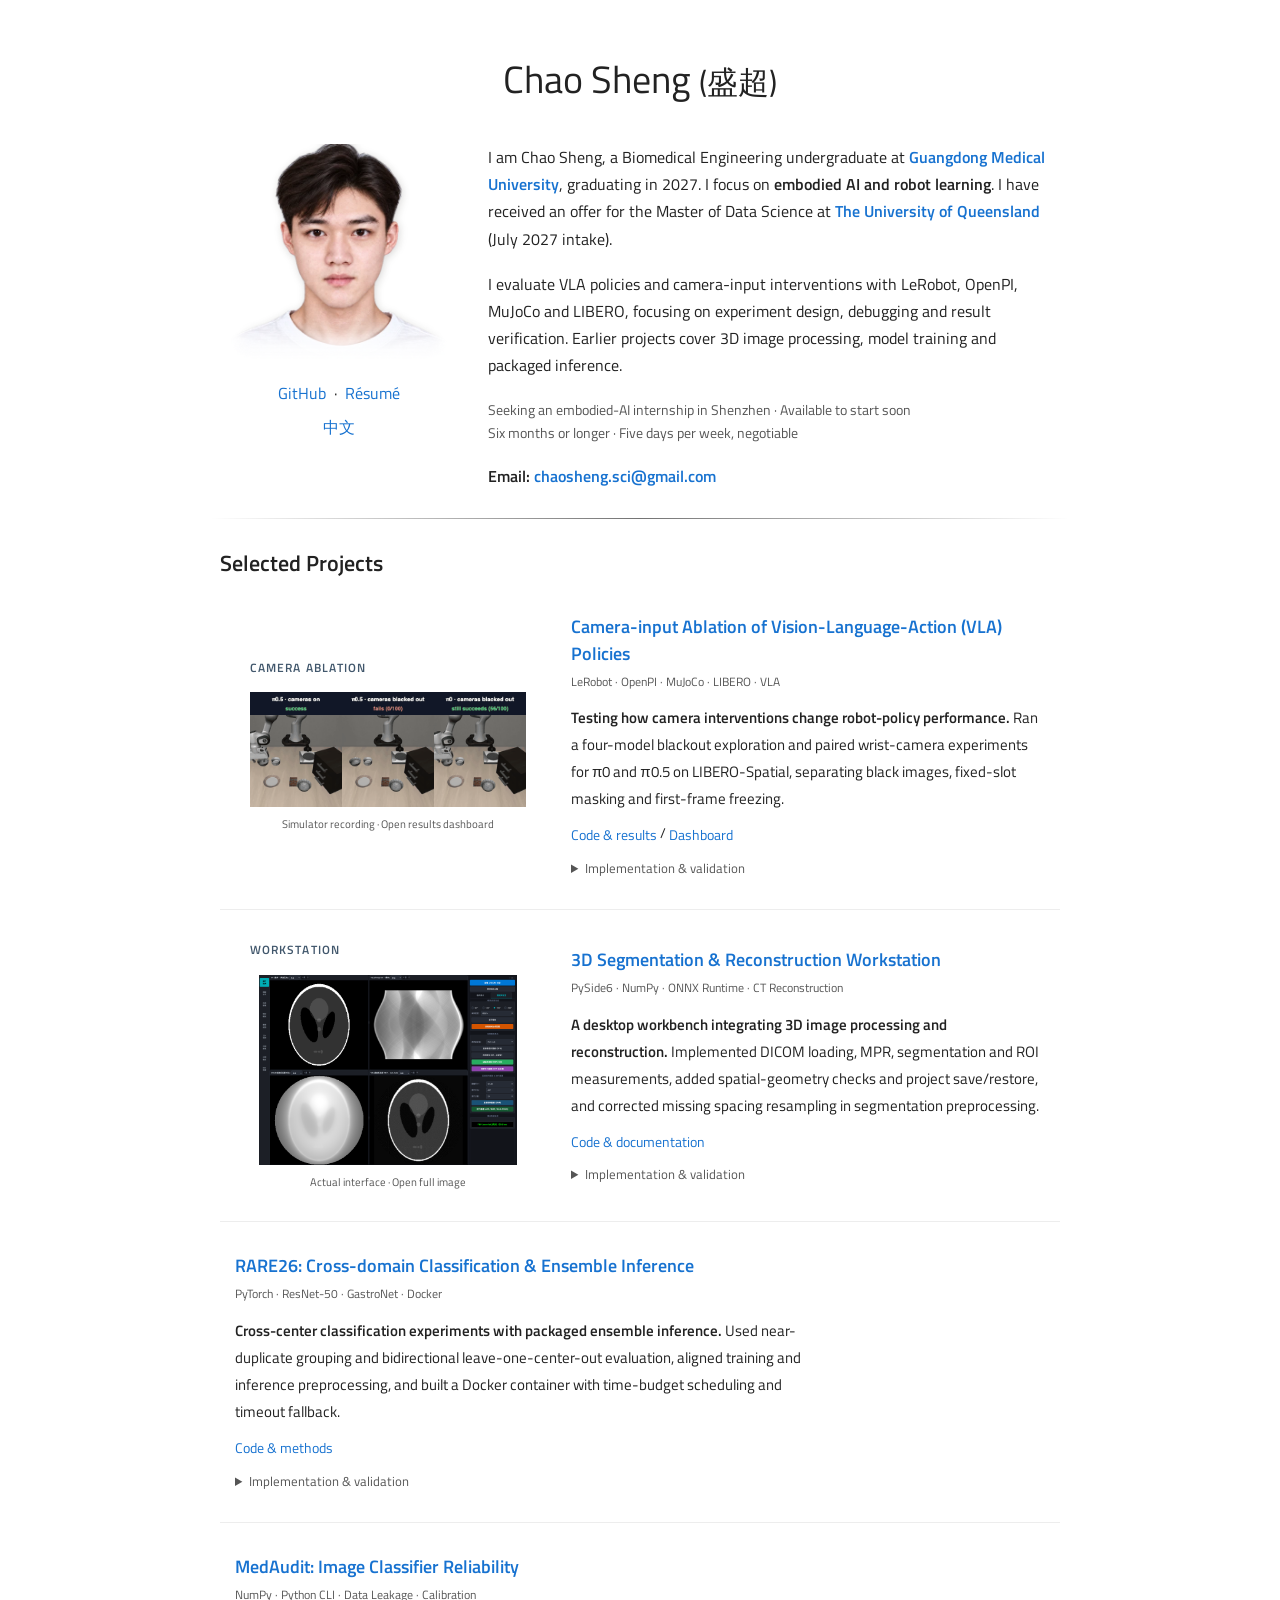
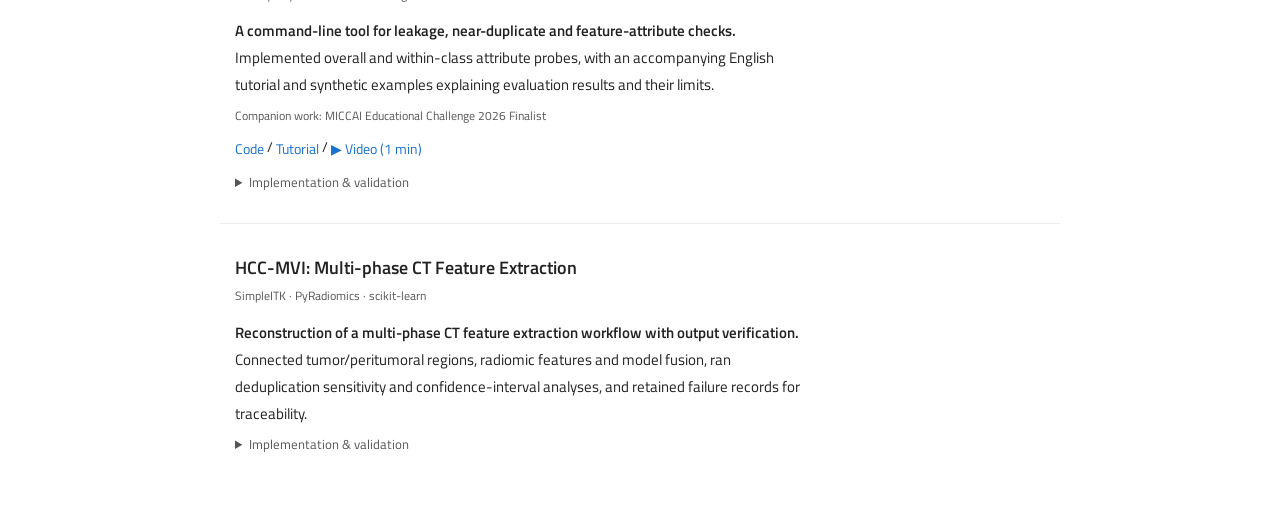
==== index.html @ 7a90e9ca "Align portfolio with embodied AI focus" ====
<!DOCTYPE html>
<html lang="en">
<head>
  <meta charset="UTF-8">
  <meta name="viewport" content="width=device-width, initial-scale=1.0">
  <meta name="description" content="Chao Sheng — embodied AI and robot learning. Projects in VLA policy evaluation, camera-input ablation, simulation and reproducible experiments.">
  <title>Chao Sheng | Embodied AI</title>
  <link rel="stylesheet" href="style.css?v=2026-10-14c">
  <link rel="icon" href="favicon.ico" sizes="16x16 32x32 48x48" />
  <link rel="apple-touch-icon" href="assets/apple-touch-icon.png" />
  <link rel="alternate" hreflang="en" href="index.html">
  <link rel="alternate" hreflang="zh-CN" href="index_cn.html">
</head>
<body>
  <a class="skip-link" href="#profile">Skip to main content</a>
  <main class="page-shell" id="profile" tabindex="-1">
    <h1 class="page-heading"><span lang="en">Chao Sheng</span> <span>(<span lang="zh-CN">盛超</span>)</span></h1>
    <table class="profile-table" role="presentation">
      <tr>
        <td class="profile-media" valign="top">
          <picture><source srcset="assets/portrait-cutout.webp" type="image/webp" /><img class="profile-photo" src="assets/portrait-cutout.png" alt="Portrait of Chao Sheng" width="480" height="480"></picture>
          <nav class="profile-links" aria-label="Personal links">
            <div><a href="https://github.com/chaoshengsc" target="_blank" rel="noopener noreferrer">GitHub</a> · <a href="assets/sheng-chao-resume.pdf" target="_blank" rel="noopener noreferrer">Résumé</a></div>
            <div><a href="index_cn.html" lang="zh-CN" hreflang="zh-CN">中文</a></div>
          </nav>
        </td>
        <td class="profile-copy" valign="top">
          <p>I am Chao Sheng, a Biomedical Engineering undergraduate at <strong><a href="https://www.gdmu.edu.cn/" target="_blank" rel="noopener noreferrer">Guangdong Medical University</a></strong>, graduating in 2027. I focus on <strong>embodied AI and robot learning</strong>. I have received an offer for the Master of Data Science at <strong><a href="https://www.uq.edu.au/" target="_blank" rel="noopener noreferrer">The University of Queensland</a></strong> (July 2027 intake).</p>
          <p>I evaluate VLA policies and camera-input interventions with LeRobot, OpenPI, MuJoCo and LIBERO, focusing on experiment design, debugging and result verification. Earlier projects cover 3D image processing, model training and packaged inference.</p>
          <p class="availability">Seeking an embodied-AI internship in Shenzhen · Available to start soon<br>Six months or longer · Five days per week, negotiable</p>
          <p class="contact" id="contact"><strong>Email: </strong><strong><a href="mailto:chaosheng.sci@gmail.com" title="Send email to chaosheng.sci@gmail.com">chaosheng.sci@gmail.com</a></strong></p>
        </td>
      </tr>
    </table>
    <hr>
    <section class="content-section projects-section" id="research" aria-labelledby="research-title">
      <h2 id="research-title">Selected Projects</h2>

      <article class="project-entry">
        <div class="project-media"><figure class="project-overview"><figcaption class="overview-label">CAMERA ABLATION</figcaption><a class="overview-screen" href="https://chaoshengsc.github.io/libero-camera-ablation/dashboard/?lang=en" target="_blank" rel="noopener noreferrer"><img src="assets/libero-blackout.gif" alt="Three runs of the same LIBERO task: pi0.5 with normal cameras succeeds, pi0.5 with blacked-out cameras fails, pi0 with blacked-out cameras still succeeds" width="720" height="300" loading="lazy" /></a></figure><p class="media-caption">Simulator recording · Open results dashboard</p></div>
        <div class="project-copy">
          <h3 class="repo-title"><a href="https://github.com/chaoshengsc/libero-camera-ablation" target="_blank" rel="noopener noreferrer">Camera-input Ablation of Vision-Language-Action (VLA) Policies</a></h3>
          <p class="repo-tech">LeRobot · OpenPI · MuJoCo · LIBERO · VLA</p>
          <p class="project-abstract"><strong>Testing how camera interventions change robot-policy performance.</strong> Ran a four-model blackout exploration and paired wrist-camera experiments for π0 and π0.5 on LIBERO-Spatial, separating black images, fixed-slot masking and first-frame freezing.</p>

          <p class="repo-links"><a href="https://github.com/chaoshengsc/libero-camera-ablation" target="_blank" rel="noopener noreferrer">Code &amp; results</a> / <a href="https://chaoshengsc.github.io/libero-camera-ablation/dashboard/?lang=en" target="_blank" rel="noopener noreferrer">Dashboard</a></p>
          <details class="project-details"><summary>Implementation &amp; validation</summary><div class="detail-body"><p><strong>Wrist masking for π0.5 v044: 98.4% → 4.6%.</strong> Normal input, wrist masking and wrist first-frame freezing each used 500 episodes (10 tasks × 50 initial states), with 492, 23 and 0 successes. Masking minus normal was −93.8 percentage points, with a paired 95% interval of [−96.0, −91.6]. The corresponding π0 v044 rates were 72.0%, 71.2% and 72.8%. The main view kept updating.</p>
          <p>Found that missing camera keys in LeRobot could shift later images into earlier slots. My work was identifying the issue, defining the fix scope, reviewing changes and submitting a repair PR covering six policies. Pre-submission regression tests changed from 21 failures / 6 passes on the old implementation to 27/27 passes after the fix; <a href="https://github.com/huggingface/lerobot/pull/5129" target="_blank" rel="noopener noreferrer">PR #5129</a> is not yet merged.</p>
          <p>Added an official π0/OpenPI comparison on 100 matched initial-state indices: official π0 scored 93/100 normally and 0/100 under blackout; LeRobot π0 v044 scored 65/100 normally and 53–56/100 in five blackout repeats. State-freezing controls support sensitivity to state updates; selected fixed-action replay succeeded on 262/400 selection-excluded states. Episode records, analysis tables, protocol audits and CI recomputation are archived in the <a href="https://github.com/chaoshengsc/libero-camera-ablation/blob/v1.5.3/docs/FREEZE.md" target="_blank" rel="noopener noreferrer">v1.5.3 evidence freeze</a>.</p>
          <p class="repo-meta">Results are checkpoint- and protocol-specific, not a uniform model ranking. The five π0 blackout repeats reuse the same 100 initial states. Official and LeRobot comparisons change both weights and pipelines, so differences cannot be uniquely attributed to conversion or training. First-frame freezing also disrupts image–state synchronization; replay success does not identify the policy’s internal mechanism. The separate fine-tuning project is outside this freeze.</p></div></details>
        </div>
      </article>

      <article class="project-entry">
        <div class="project-media"><figure class="project-overview"><figcaption class="overview-label">WORKSTATION</figcaption><a class="overview-screen" href="assets/reconstruction.png" target="_blank" rel="noopener noreferrer"><img src="assets/reconstruction.png" alt="CT reconstruction interface with a synthetic Shepp–Logan phantom" width="1680" height="1236" loading="lazy" /></a></figure><p class="media-caption">Actual interface · Open full image</p></div>
        <div class="project-copy">
          <h3 class="repo-title"><a href="https://github.com/chaoshengsc/medical-imaging-workstation" target="_blank" rel="noopener noreferrer">3D Segmentation &amp; Reconstruction Workstation</a></h3>
          <p class="repo-tech">PySide6 · NumPy · ONNX Runtime · CT Reconstruction</p>
          <p class="project-abstract"><strong>A desktop workbench integrating 3D image processing and reconstruction.</strong> Implemented DICOM loading, MPR, segmentation and ROI measurements, added spatial-geometry checks and project save/restore, and corrected missing spacing resampling in segmentation preprocessing.</p>

          <p class="repo-links"><a href="https://github.com/chaoshengsc/medical-imaging-workstation" target="_blank" rel="noopener noreferrer">Code &amp; documentation</a></p>
          <details class="project-details"><summary>Implementation &amp; validation</summary><div class="detail-body"><p><strong>An interactive workbench for 3D processing and reconstruction experiments.</strong> Supports DICOM loading, three-plane MPR, multi-organ segmentation, ROI measurements and project save/restore. Checks series identity and spatial geometry to prevent misplaced masks and stale cache reuse.</p>
          <p>Implemented direct Fourier and several iterative CT reconstruction methods, with residual U-Net experiments for sparse-view reconstruction. Correcting missing spacing resampling improved mean Dice from 0.684 to 0.840 in a historical paired comparison of 20 cases from the same public data source.</p>
          <p class="repo-meta">The Dice comparison and the reconstruction screenshot are separate experiments. These results are not independent clinical validation. The software is for education and research.</p></div></details>
        </div>
      </article>

      <article class="project-entry project-entry-text">
        <div class="project-copy">
          <h3 class="repo-title"><a href="https://github.com/chaoshengsc/rare26-barrett-detection" target="_blank" rel="noopener noreferrer">RARE26: Cross-domain Classification &amp; Ensemble Inference</a></h3>
          <p class="repo-tech">PyTorch · ResNet-50 · GastroNet · Docker</p>
          <p class="project-abstract"><strong>Cross-center classification experiments with packaged ensemble inference.</strong> Used near-duplicate grouping and bidirectional leave-one-center-out evaluation, aligned training and inference preprocessing, and built a Docker container with time-budget scheduling and timeout fallback.</p>

          <p class="repo-links"><a href="https://github.com/chaoshengsc/rare26-barrett-detection" target="_blank" rel="noopener noreferrer">Code &amp; methods</a></p>
          <details class="project-details"><summary>Implementation &amp; validation</summary><div class="detail-body"><p><strong>A competition project for endoscopic classification with few positive samples.</strong> The task objective is precision at 90% recall. Uses GastroNet-pretrained ResNet-50, class sampling, EMA, near-duplicate grouping and bidirectional leave-one-center-out evaluation.</p>
          <p>Aligned training and inference preprocessing, averaged probabilities from 12 random-seed models and applied horizontal-flip augmentation. Packaged inference in Docker with time-budget scheduling, timeout fallback and input/output checks.</p>
          <p class="repo-meta">Internal LOCO evaluation supported method selection; it is not an independent test result for the final submitted weights. No competition ranking is claimed.</p></div></details>
        </div>
      </article>



      <article class="project-entry project-entry-text">
        <div class="project-copy">
          <h3 class="repo-title"><a href="https://github.com/chaoshengsc/medaudit" target="_blank" rel="noopener noreferrer">MedAudit: Image Classifier Reliability</a></h3>
          <p class="repo-tech">NumPy · Python CLI · Data Leakage · Calibration</p>
          <p class="project-abstract"><strong>A command-line tool for leakage, near-duplicate and feature-attribute checks.</strong> Implemented overall and within-class attribute probes, with an accompanying English tutorial and synthetic examples explaining evaluation results and their limits.</p>
          <p class="recognition">Companion work: MICCAI Educational Challenge 2026 Finalist</p>
          <p class="repo-links"><a href="https://github.com/chaoshengsc/medaudit" target="_blank" rel="noopener noreferrer">Code</a> / <a href="https://github.com/chaoshengsc/medaudit/blob/main/tutorial/from-pixels-to-patients.md" target="_blank" rel="noopener noreferrer">Tutorial</a> / <a href="assets/mec2026.mp4" target="_blank" rel="noopener noreferrer">▶ Video (1 min)</a></p>
          <details class="project-details"><summary>Implementation &amp; validation</summary><div class="detail-body"><p><strong>A runnable audit workflow for leakage, near-duplicates and feature attributes.</strong> The configuration-driven CLI supports cross-split near-duplicate checks, patient-group leakage checks and overall/within-class attribute probes. Metric functions include AUROC, Brier score, ECE and patient-cluster bootstrap.</p>
          <p>Includes an English tutorial, running guide and runnable synthetic examples. The companion work <em>From Pixels to Patients</em> was a finalist in the MICCAI Educational Challenge 2026.</p>
          <p class="repo-meta">Predictable attributes do not establish that the classifier relies on them. Synthetic examples are not clinical performance evidence. The full calibration audit is not yet integrated into the CLI.</p><figure class="audit-detail-figure"><a href="assets/medaudit-probe.png" target="_blank" rel="noopener noreferrer"><img src="assets/medaudit-probe.png" alt="Synthetic experiment comparing overall and within-class attribute probes" width="1926" height="874" loading="lazy" /></a><figcaption>Synthetic comparison; open full image. Not clinical performance evidence.</figcaption></figure></div></details>
        </div>
      </article>

      <article class="project-entry project-entry-text">
        <div class="project-copy">
          <h3 class="repo-title">HCC-MVI: Multi-phase CT Feature Extraction</h3>
          <p class="repo-tech">SimpleITK · PyRadiomics · scikit-learn</p>
          <p class="project-abstract"><strong>Reconstruction of a multi-phase CT feature extraction workflow with output verification.</strong> Connected tumor/peritumoral regions, radiomic features and model fusion, ran deduplication sensitivity and confidence-interval analyses, and retained failure records for traceability.</p>


          <details class="project-details"><summary>Implementation &amp; validation</summary><div class="detail-body"><p><strong>Reconstructing the data-processing chain for multi-phase images, features and model fusion.</strong> Used 111 historical cohort records to reconstruct workflows for four-phase CT, 3D tumor/peritumoral volumes of interest and 94 original radiomic features, with deduplication sensitivity and confidence-interval analyses.</p>
          <p>Completed recomputation checks for 6,660 volumes of interest, covering valid-feature consistency and reproduction of failure records in a traceable workflow.</p>
          <p class="repo-meta">The count includes failure records and does not mean every volume yielded valid features. Current evidence does not establish model validity. Patient data and internal materials are not public.</p></div></details>
        </div>
      </article>
    </section>
  </main>
  <script src="contact.js?v=2026-10-14" defer="defer"></script>
</body>
</html>
---- style.css ----
@font-face {
  font-family: "Titillium Web";
  font-style: normal;
  font-weight: 300;
  font-display: swap;
  src: url("assets/vendor/titillium-web/titillium-web-300.woff2") format("woff2");
}

@font-face {
  font-family: "Titillium Web";
  font-style: normal;
  font-weight: 400;
  font-display: swap;
  src: url("assets/vendor/titillium-web/titillium-web-400.woff2") format("woff2");
}

@font-face {
  font-family: "Titillium Web";
  font-style: normal;
  font-weight: 600;
  font-display: swap;
  src: url("assets/vendor/titillium-web/titillium-web-600.woff2") format("woff2");
}

@font-face {
  font-family: "Titillium Web";
  font-style: italic;
  font-weight: 400;
  font-display: swap;
  src: url("assets/vendor/titillium-web/titillium-web-400-italic.woff2") format("woff2");
}

@font-face {
  font-family: "Titillium Web";
  font-style: italic;
  font-weight: 600;
  font-display: swap;
  src: url("assets/vendor/titillium-web/titillium-web-600-italic.woff2") format("woff2");
}

*,
*::before,
*::after {
  box-sizing: border-box;
}

body {
  margin: 8px;
  background: #fff;
  color: #222;
  font-family: "Titillium Web", Verdana, Helvetica, "PingFang SC", "Microsoft YaHei", sans-serif;
  font-size: 16px;
  font-weight: 400;
  line-height: 1.6;
  overflow-wrap: anywhere;
}

a {
  color: #1772d0;
  text-decoration: none;
}

a:hover {
  color: #a35a00;
}

a:focus-visible {
  outline: 2px solid #1772d0;
  outline-offset: 4px;
  border-radius: 2px;
}

strong,
dt {
  font-weight: 600;
}

hr {
  height: 1px;
  margin: 0;
  border: 0;
  background-image: linear-gradient(
    to right,
    rgb(0 0 0 / 0%),
    rgb(0 0 0 / 55%),
    rgb(0 0 0 / 0%)
  );
}

.skip-link {
  position: fixed;
  z-index: 10;
  top: 8px;
  left: 8px;
  padding: 6px 10px;
  background: #111;
  color: #fff;
  transform: translateY(-150%);
}

.skip-link:focus {
  color: #fff;
  transform: translateY(0);
}

.page-shell {
  width: 900px;
  max-width: 100%;
  margin: 0 auto;
  padding: 20px;
}

.page-shell:focus {
  outline: none;
}

.page-heading {
  margin: 16px 0;
  font-size: 38px;
  font-weight: 400;
  line-height: normal;
  text-align: center;
}

.page-heading span {
  white-space: nowrap;
}

.profile-table {
  width: 100%;
  border: 0;
  border-spacing: 0;
  table-layout: fixed;
}

.profile-table td {
  padding: 20px;
}

.profile-media {
  width: 30%;
}

.profile-copy {
  width: 70%;
  text-align: left;
}

/* Preserve the original avatar and its existing crop. */
.profile-photo {
  display: block;
  width: 100%;
  aspect-ratio: 2042 / 2189;
  border-radius: 15px;
  object-fit: cover;
  object-position: center 28%;
}

.profile-links {
  margin: 16px 0 0;
  text-align: center;
}

.profile-links a {
  display: inline-block;
  padding: 3px 0;
}

.profile-copy p {
  margin: 0 0 16px;
}

.profile-copy .contact {
  margin-bottom: 0;
}

.section-nav {
  display: flex;
  flex-wrap: wrap;
  justify-content: center;
  gap: 4px 24px;
  margin: 4px 0 20px;
}

.section-nav a {
  padding: 7px 0;
}

.content-section {
  padding: 26px 10px 28px;
  scroll-margin-top: 20px;
}

.content-section h2 {
  margin: 0 0 24px;
  font-size: 22px;
  font-weight: 600;
  line-height: 1.35;
}

.timeline-entry + .timeline-entry {
  margin-top: 24px;
}

.entry-heading {
  display: flex;
  flex-wrap: wrap;
  align-items: baseline;
  justify-content: space-between;
  gap: 2px 16px;
}

.entry-heading h3,
.repo-title {
  margin: 0;
  font-size: 17px;
  font-weight: 600;
  line-height: 1.4;
}

.entry-heading h3 {
  flex: 1 1 300px;
}

.timeline-entry p {
  margin: 4px 0 0;
}

.entry-heading .entry-date {
  margin: 0;
}

.entry-date,
.entry-detail,
.entry-role,
.repo-meta,
.repo-tech {
  color: #555;
}

.entry-date {
  font-size: 14px;
}

.detail-list {
  margin: 12px 0 0;
  padding-left: 22px;
}

.detail-list li + li {
  margin-top: 9px;
}

.project-entry {
  display: grid;
  grid-template-columns: 40% 60%;
  padding: 10px 0 22px;
}

.project-entry + .project-entry {
  padding-top: 26px;
  border-top: 1px solid #ededed;
}

.project-entry:last-child {
  padding-bottom: 0;
}

.project-media,
.project-copy {
  min-width: 0;
  padding: 0 15px;
}

.project-media {
  padding-top: 12px;
}

.project-entry-text {
  grid-template-columns: 1fr;
}

.repo-image {
  display: block;
  width: 90%;
  aspect-ratio: 16 / 9;
  margin: 0 auto;
  border-radius: 15px;
  height: auto;
  object-fit: contain;
}

.project-copy p {
  margin: 10px 0 0;
}

.project-copy .repo-meta,
.project-copy .repo-tech {
  margin-top: 4px;
  font-size: 14px;
}

.project-status {
  color: #555;
  font-style: italic;
}

.project-copy .repo-links {
  margin-top: 12px;
}

.repo-links a {
  display: inline-flex;
  align-items: center;
  gap: 6px;
  padding: 4px 0;
  vertical-align: middle;
}

.skills-list {
  margin: 0;
}

.skills-list > div {
  display: grid;
  grid-template-columns: 180px minmax(0, 1fr);
  gap: 8px 16px;
}

.skills-list > div + div {
  margin-top: 10px;
}

.skills-list dd {
  margin: 0;
}

.honors-list {
  margin: 0;
  padding: 0;
  list-style: none;
}

.honors-list li {
  display: flex;
  justify-content: space-between;
  align-items: baseline;
  gap: 8px 24px;
}

.honors-list li + li {
  margin-top: 12px;
}

.honors-list .entry-date {
  flex-shrink: 0;
}

.page-footer {
  margin-top: 12px;
  padding: 16px 10px;
  border-top: 1px solid #ededed;
  color: #666;
  font-size: 14px;
  text-align: center;
}

@media (max-width: 700px) {
  .page-shell {
    padding: 12px;
  }

  .page-heading {
    font-size: 32px;
  }

  .profile-table,
  .profile-table tbody,
  .profile-table tr,
  .profile-table td {
    display: block;
    width: 100%;
  }

  .profile-media {
    max-width: 280px;
    margin: 0 auto;
  }

  .profile-table .profile-copy {
    padding: 12px 10px 20px;
  }

  .section-nav {
    gap: 0 20px;
  }

  .entry-heading {
    display: block;
  }

  .entry-heading .entry-date {
    margin-top: 4px;
  }

  .project-entry {
    display: block;
  }

  .project-media {
    max-width: 400px;
    margin: 0 auto 20px;
    padding: 0 10px;
  }

  .repo-image {
    width: 100%;
  }

  .project-copy {
    padding: 0;
  }

  .skills-list > div {
    grid-template-columns: 1fr;
    gap: 2px;
  }
}

@media (max-width: 400px) {
  .honors-list li {
    flex-direction: column;
    gap: 2px;
  }
}

/* Local content and contact adaptations. */
.profile-photo{aspect-ratio:1;object-position:center}.media-caption{font-size:12px;color:#555;text-align:center}.project-summary-figure{width:90%;margin:auto;padding:20px 8px;color:#333;text-align:center}.project-summary-figure>span{font-size:13px;color:#555}.project-summary-figure p{margin:14px 0;font-size:18px}.project-summary-figure b{padding:0 12px;color:#1772d0}.project-summary-figure small{font-size:12px;color:#555}.repo-links a::before{display:none}@media(max-width:700px){.profile-photo{max-width:240px;margin:auto}.project-summary-figure{width:100%}}
.profile-photo{height:auto}
.skip-link:hover{color:#fff}

/* Reference study: concise abstracts, balanced rows, explicit evidence disclosure. */
body{font-family:"Titillium Web","PingFang SC","Microsoft YaHei",sans-serif;line-height:1.7}
.page-heading{margin:22px 0 26px}.page-heading span+span{font-size:.82em}
.profile-table td{padding-top:10px;padding-bottom:28px}
.profile-copy p{margin-bottom:18px}.profile-copy .availability{font-size:14px;color:#555}
.profile-photo{border-radius:12px}
.content-section{padding-top:30px}

.project-entry{align-items:center;padding-bottom:30px}
.project-entry+.project-entry{padding-top:30px}
.project-media{padding-top:0}.repo-image{width:100%;border-radius:4px;max-height:190px}
.media-caption{margin:8px 0 0;font-size:11px}
.repo-title{font-size:18px;line-height:1.5}
.project-copy .repo-tech{font-size:12px;margin-top:5px}
.project-copy .project-abstract{margin-top:12px;font-size:15px;line-height:1.8}
.project-copy .recognition{font-size:12px;color:#555;margin-top:8px}
.project-copy .repo-links{margin-top:7px;font-size:14px}
.project-details{margin-top:6px;font-size:13px;color:#555}
.project-details summary{cursor:pointer;width:fit-content;text-underline-offset:4px}
.project-details summary:hover{color:#1772d0;text-decoration:underline}
.project-details summary:focus-visible{outline:2px solid #1772d0;outline-offset:4px}
.detail-body{padding:8px 0}.detail-body p{line-height:1.8}
.project-entry:has(.project-details[open]){align-items:start}
.project-summary-figure{width:100%;border-top:1px solid #dce3ea;border-bottom:1px solid #dce3ea;padding:22px 0}
.project-summary-figure>span{font-size:12px;letter-spacing:.04em}
.project-summary-figure p{font-size:17px;margin:10px 0}
.project-summary-figure small{font-size:11px}
@media(max-width:700px){.page-heading{margin:12px 0 20px}.profile-table .profile-media{max-width:220px;padding-bottom:12px}.profile-table .profile-copy{padding-top:10px}.project-media{max-width:340px;margin-bottom:22px}.project-copy .project-abstract{font-size:15px}.project-entry{padding-bottom:28px}}

/* Consistent project overviews; real interface and labelled workflow schematics. */
.project-overview{margin:0;background:transparent;border:0;border-radius:0;padding:15px;min-height:255px;display:flex;flex-direction:column;justify-content:center}
.overview-label{font-size:12px;font-weight:600;letter-spacing:.09em;color:#41576c;margin-bottom:14px}
.overview-screen{display:block;margin:auto 0}
.overview-screen img{display:block;width:100%;height:auto;max-height:190px;object-fit:contain}
.overview-steps{margin:0;padding:0;list-style:none;display:grid;gap:7px}
.overview-steps li{display:flex;align-items:center;gap:10px;font-size:14px;line-height:1.4;color:#263b4d;min-height:32px;border-bottom:1px solid #e1e7ec;padding-bottom:6px}
.overview-steps li:last-child{border-bottom:0}
.overview-steps li span{font-size:11px;color:#1772d0;font-variant-numeric:tabular-nums}
.overview-note{font-size:12px;color:#526577;margin:12px 0 0}
.audit-detail-figure{margin:18px 0 8px}
.audit-detail-figure img{width:100%;height:auto;display:block}
.audit-detail-figure figcaption{font-size:12px;margin-top:8px}
@media(max-width:700px){.project-media{max-width:360px;width:100%}.project-overview{min-height:255px}}

/* Text-only projects use the available width instead of empty media columns. */
.project-entry-text{grid-template-columns:minmax(0,1fr)}
.project-entry-text .project-copy{max-width:760px}
.project-entry-text .project-abstract{max-width:72ch}
.project-entry-text .detail-body{max-width:72ch}
.project-overview{min-height:0;padding:0 15px}
@media(max-width:700px){.project-overview{min-height:0}.project-entry-text .project-copy{max-width:none}}

/* Compact two-row personal links. */
.profile-links{line-height:1.6}
.profile-links a{padding:3px 4px}
.profile-links>div+div{margin-top:2px}
.profile-media picture{display:block}
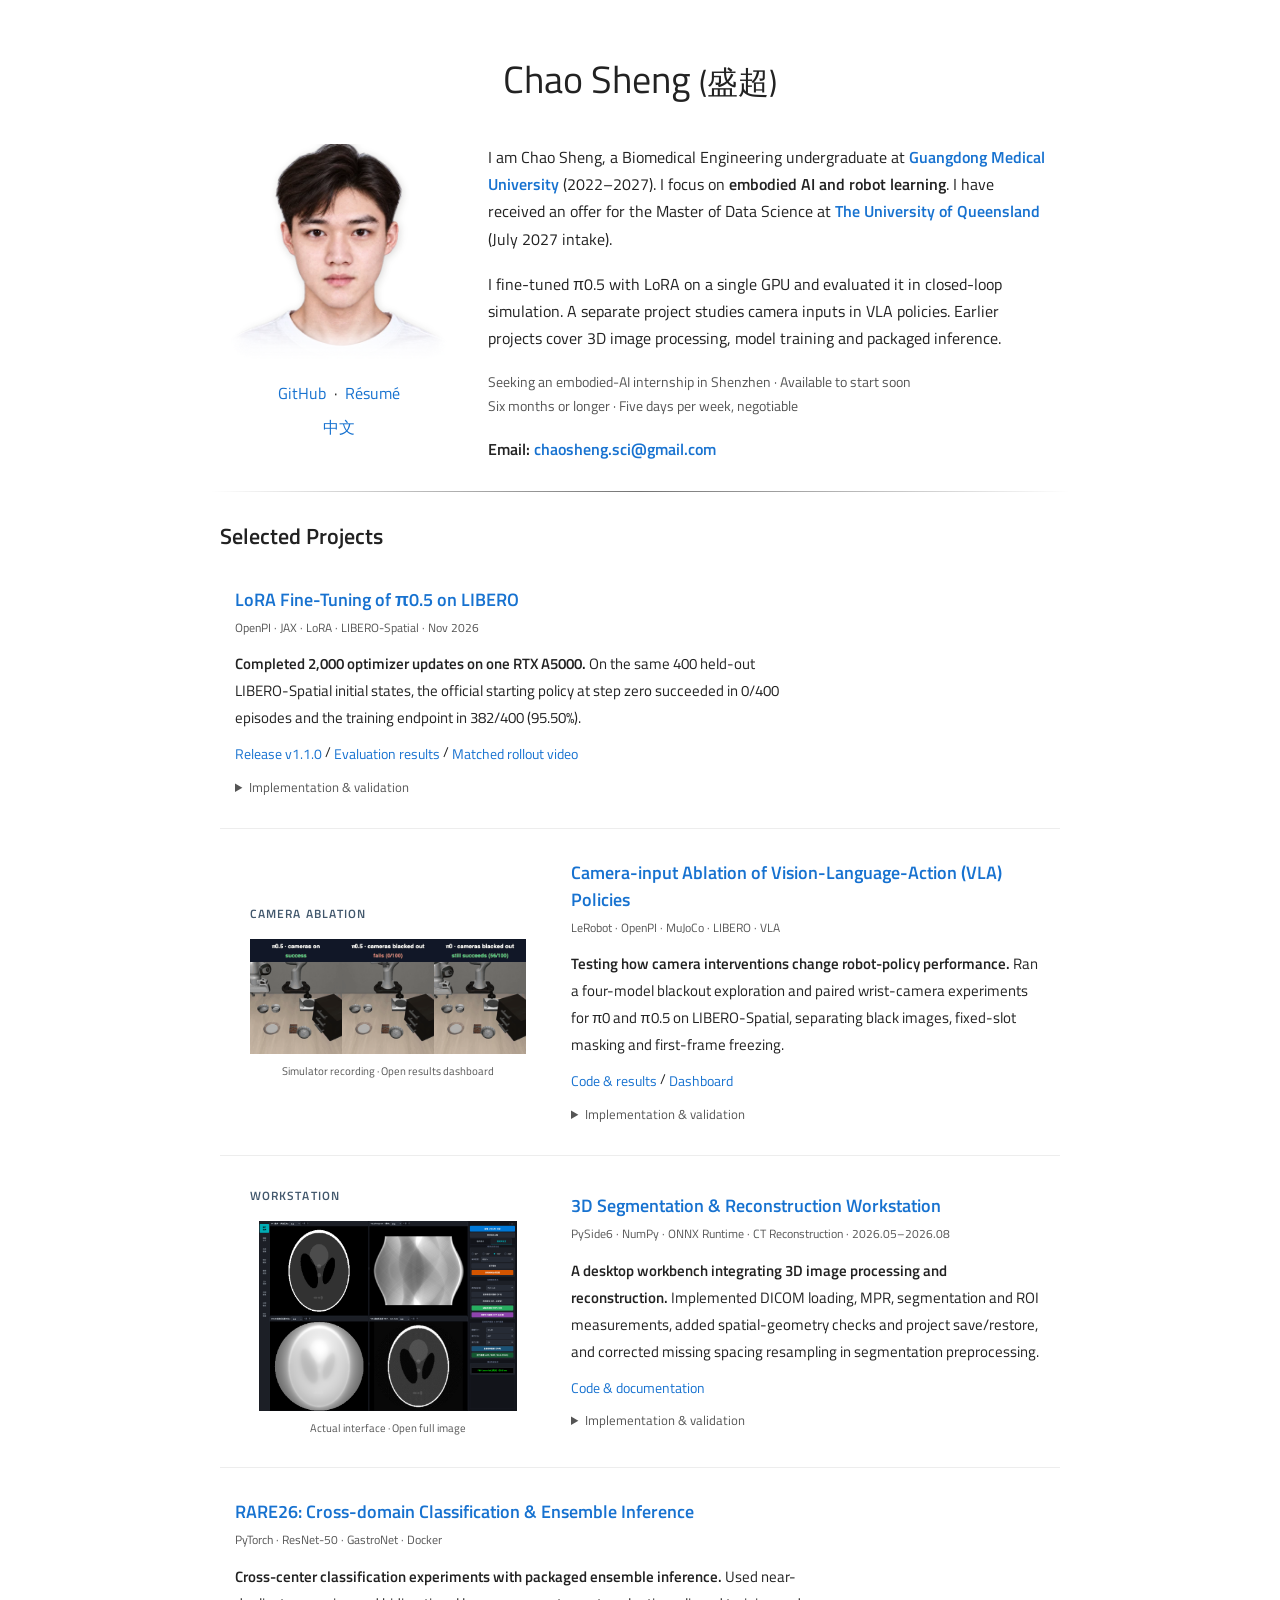
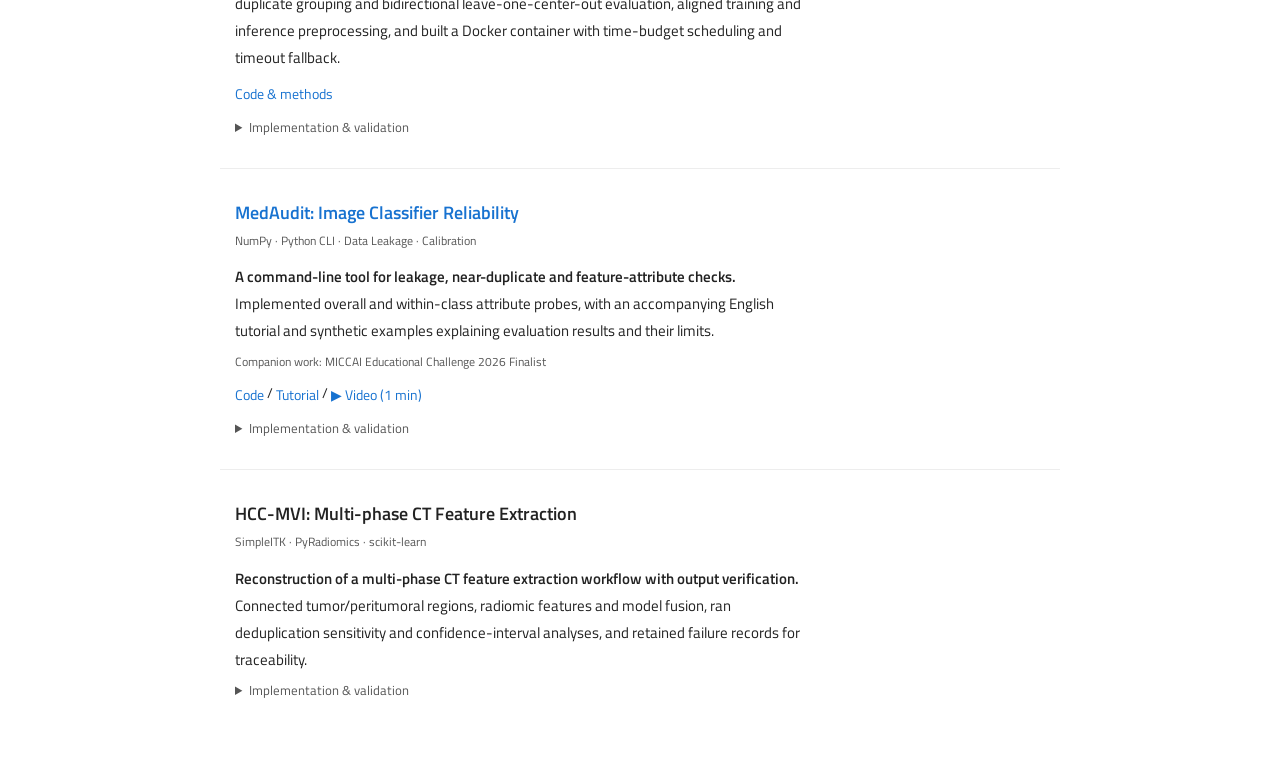
==== commit 8610fc7c: "Add frozen pi0.5 fine-tuning project" ====
--- a/index.html
+++ b/index.html
@@ -3,7 +3,7 @@
 <head>
   <meta charset="UTF-8">
   <meta name="viewport" content="width=device-width, initial-scale=1.0">
-  <meta name="description" content="Chao Sheng — embodied AI and robot learning. Projects in VLA policy evaluation, camera-input ablation, simulation and reproducible experiments.">
+  <meta name="description" content="Chao Sheng — embodied AI and robot learning. Projects in VLA fine-tuning, closed-loop simulation evaluation and camera-input ablation.">
   <title>Chao Sheng | Embodied AI</title>
   <link rel="stylesheet" href="style.css?v=2026-10-14c">
   <link rel="icon" href="favicon.ico" sizes="16x16 32x32 48x48" />
@@ -25,8 +25,8 @@
           </nav>
         </td>
         <td class="profile-copy" valign="top">
-          <p>I am Chao Sheng, a Biomedical Engineering undergraduate at <strong><a href="https://www.gdmu.edu.cn/" target="_blank" rel="noopener noreferrer">Guangdong Medical University</a></strong>, graduating in 2027. I focus on <strong>embodied AI and robot learning</strong>. I have received an offer for the Master of Data Science at <strong><a href="https://www.uq.edu.au/" target="_blank" rel="noopener noreferrer">The University of Queensland</a></strong> (July 2027 intake).</p>
-          <p>I evaluate VLA policies and camera-input interventions with LeRobot, OpenPI, MuJoCo and LIBERO, focusing on experiment design, debugging and result verification. Earlier projects cover 3D image processing, model training and packaged inference.</p>
+          <p>I am Chao Sheng, a Biomedical Engineering undergraduate at <strong><a href="https://www.gdmu.edu.cn/" target="_blank" rel="noopener noreferrer">Guangdong Medical University</a></strong> (2022–2027). I focus on <strong>embodied AI and robot learning</strong>. I have received an offer for the Master of Data Science at <strong><a href="https://www.uq.edu.au/" target="_blank" rel="noopener noreferrer">The University of Queensland</a></strong> (July 2027 intake).</p>
+          <p>I fine-tuned π0.5 with LoRA on a single GPU and evaluated it in closed-loop simulation. A separate project studies camera inputs in VLA policies. Earlier projects cover 3D image processing, model training and packaged inference.</p>
           <p class="availability">Seeking an embodied-AI internship in Shenzhen · Available to start soon<br>Six months or longer · Five days per week, negotiable</p>
           <p class="contact" id="contact"><strong>Email: </strong><strong><a href="mailto:chaosheng.sci@gmail.com" title="Send email to chaosheng.sci@gmail.com">chaosheng.sci@gmail.com</a></strong></p>
         </td>
@@ -35,6 +35,18 @@
     <hr>
     <section class="content-section projects-section" id="research" aria-labelledby="research-title">
       <h2 id="research-title">Selected Projects</h2>
+
+      <article class="project-entry project-entry-text">
+        <div class="project-copy">
+          <h3 class="repo-title"><a href="https://github.com/chaoshengsc/pi05-libero-finetuning" target="_blank" rel="noopener noreferrer">LoRA Fine-Tuning of π0.5 on LIBERO</a></h3>
+          <p class="repo-tech">OpenPI · JAX · LoRA · LIBERO-Spatial · Nov 2026</p>
+          <p class="project-abstract"><strong>Completed 2,000 optimizer updates on one RTX A5000.</strong> On the same 400 held-out LIBERO-Spatial initial states, the official starting policy at step zero succeeded in 0/400 episodes and the training endpoint in 382/400 (95.50%).</p>
+          <p class="repo-links"><a href="https://github.com/chaoshengsc/pi05-libero-finetuning/releases/tag/v1.1.0" target="_blank" rel="noopener noreferrer">Release v1.1.0</a> / <a href="https://github.com/chaoshengsc/pi05-libero-finetuning/blob/v1.1.0/docs/results.md" target="_blank" rel="noopener noreferrer">Evaluation results</a> / <a href="https://cdn.jsdelivr.net/gh/chaoshengsc/pi05-libero-finetuning@70cf7dc0754567b5b425e05f74cc18f68f3f52f1/assets/failures/task08-12-comparison.mp4" target="_blank" rel="noopener noreferrer">Matched rollout video</a></p>
+          <details class="project-details"><summary>Implementation &amp; validation</summary><div class="detail-body"><p>Kept the OpenPI <code>pi05_base</code> weights frozen and applied rank-64 LoRA to all linear layers, reaching an effective batch of 256 through gradient accumulation. Split 1,608 training and 85 offline validation demonstrations by full trajectory, fit normalization on training data, and saved optimizer and sampler state for resumption.</p>
+          <p>Across 399 pairs with identical first observations, the task-weighted increase over step zero was 95.50 percentage points (95% paired interval [93.50, 97.25]). Six checkpoints were compared. The interval for the average difference between steps 1,250 and 2,000 across two additional inference seeds includes zero.</p>
+          <p class="repo-meta">Results cover one training run and ten known simulation tasks. The release includes 5,100 scored outcomes, analysis scripts and paired videos for reproducing the published analysis.</p></div></details>
+        </div>
+      </article>
 
       <article class="project-entry">
         <div class="project-media"><figure class="project-overview"><figcaption class="overview-label">CAMERA ABLATION</figcaption><a class="overview-screen" href="https://chaoshengsc.github.io/libero-camera-ablation/dashboard/?lang=en" target="_blank" rel="noopener noreferrer"><img src="assets/libero-blackout.gif" alt="Three runs of the same LIBERO task: pi0.5 with normal cameras succeeds, pi0.5 with blacked-out cameras fails, pi0 with blacked-out cameras still succeeds" width="720" height="300" loading="lazy" /></a></figure><p class="media-caption">Simulator recording · Open results dashboard</p></div>
@@ -55,7 +67,7 @@
         <div class="project-media"><figure class="project-overview"><figcaption class="overview-label">WORKSTATION</figcaption><a class="overview-screen" href="assets/reconstruction.png" target="_blank" rel="noopener noreferrer"><img src="assets/reconstruction.png" alt="CT reconstruction interface with a synthetic Shepp–Logan phantom" width="1680" height="1236" loading="lazy" /></a></figure><p class="media-caption">Actual interface · Open full image</p></div>
         <div class="project-copy">
           <h3 class="repo-title"><a href="https://github.com/chaoshengsc/medical-imaging-workstation" target="_blank" rel="noopener noreferrer">3D Segmentation &amp; Reconstruction Workstation</a></h3>
-          <p class="repo-tech">PySide6 · NumPy · ONNX Runtime · CT Reconstruction</p>
+          <p class="repo-tech">PySide6 · NumPy · ONNX Runtime · CT Reconstruction · 2026.05–2026.08</p>
           <p class="project-abstract"><strong>A desktop workbench integrating 3D image processing and reconstruction.</strong> Implemented DICOM loading, MPR, segmentation and ROI measurements, added spatial-geometry checks and project save/restore, and corrected missing spacing resampling in segmentation preprocessing.</p>
 
           <p class="repo-links"><a href="https://github.com/chaoshengsc/medical-imaging-workstation" target="_blank" rel="noopener noreferrer">Code &amp; documentation</a></p>
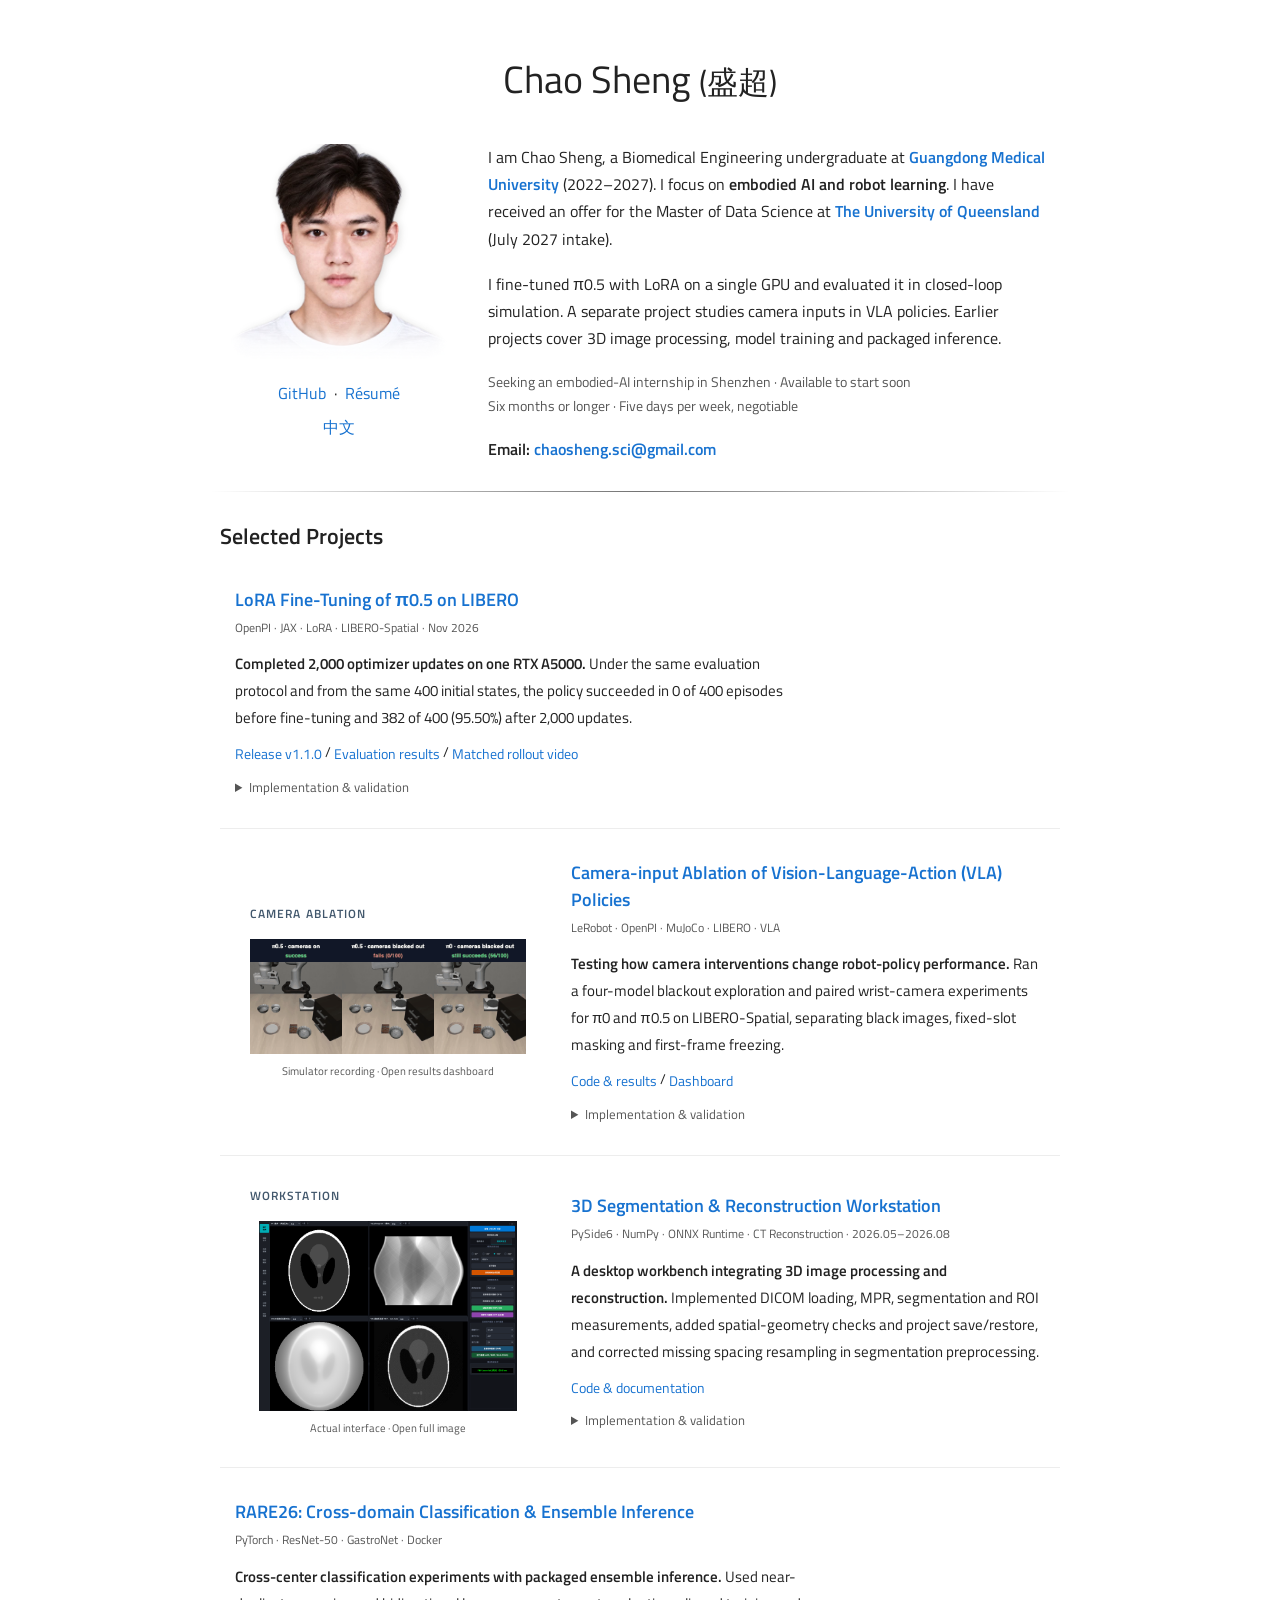
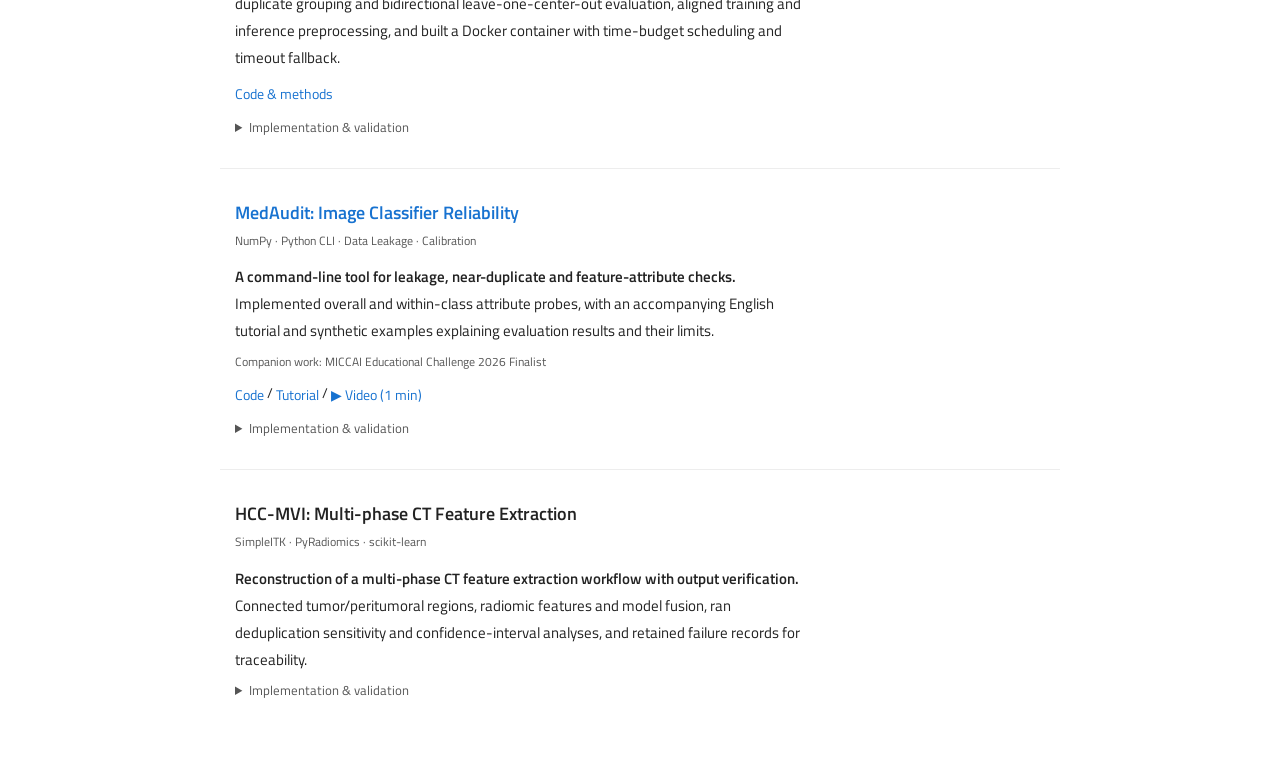
==== commit 0cfa9cb1: "Clarify the baseline in the fine-tuning summary" ====
--- a/index.html
+++ b/index.html
@@ -40,7 +40,7 @@
         <div class="project-copy">
           <h3 class="repo-title"><a href="https://github.com/chaoshengsc/pi05-libero-finetuning" target="_blank" rel="noopener noreferrer">LoRA Fine-Tuning of π0.5 on LIBERO</a></h3>
           <p class="repo-tech">OpenPI · JAX · LoRA · LIBERO-Spatial · Nov 2026</p>
-          <p class="project-abstract"><strong>Completed 2,000 optimizer updates on one RTX A5000.</strong> On the same 400 held-out LIBERO-Spatial initial states, the official starting policy at step zero succeeded in 0/400 episodes and the training endpoint in 382/400 (95.50%).</p>
+          <p class="project-abstract"><strong>Completed 2,000 optimizer updates on one RTX A5000.</strong> Under the same evaluation protocol and from the same 400 initial states, the policy succeeded in 0 of 400 episodes before fine-tuning and 382 of 400 (95.50%) after 2,000 updates.</p>
           <p class="repo-links"><a href="https://github.com/chaoshengsc/pi05-libero-finetuning/releases/tag/v1.1.0" target="_blank" rel="noopener noreferrer">Release v1.1.0</a> / <a href="https://github.com/chaoshengsc/pi05-libero-finetuning/blob/v1.1.0/docs/results.md" target="_blank" rel="noopener noreferrer">Evaluation results</a> / <a href="https://cdn.jsdelivr.net/gh/chaoshengsc/pi05-libero-finetuning@70cf7dc0754567b5b425e05f74cc18f68f3f52f1/assets/failures/task08-12-comparison.mp4" target="_blank" rel="noopener noreferrer">Matched rollout video</a></p>
           <details class="project-details"><summary>Implementation &amp; validation</summary><div class="detail-body"><p>Kept the OpenPI <code>pi05_base</code> weights frozen and applied rank-64 LoRA to all linear layers, reaching an effective batch of 256 through gradient accumulation. Split 1,608 training and 85 offline validation demonstrations by full trajectory, fit normalization on training data, and saved optimizer and sampler state for resumption.</p>
           <p>Across 399 pairs with identical first observations, the task-weighted increase over step zero was 95.50 percentage points (95% paired interval [93.50, 97.25]). Six checkpoints were compared. The interval for the average difference between steps 1,250 and 2,000 across two additional inference seeds includes zero.</p>
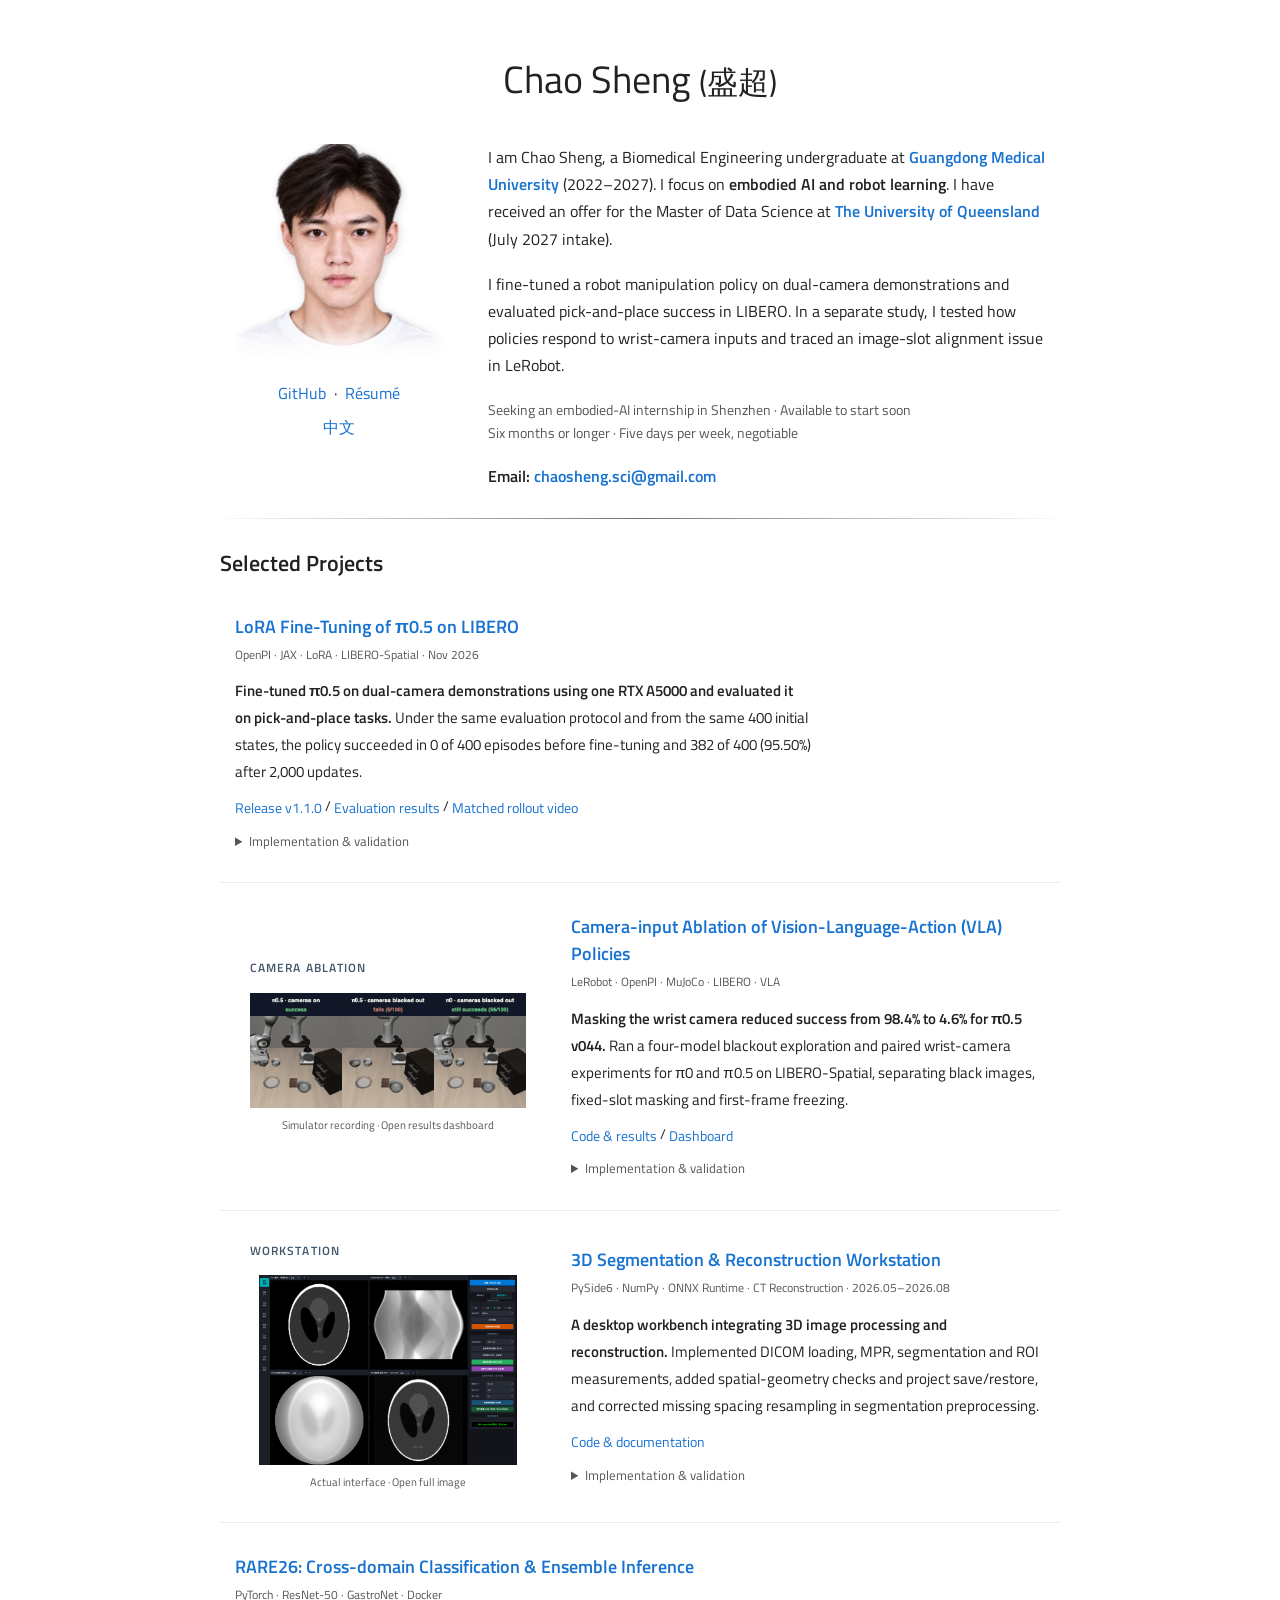
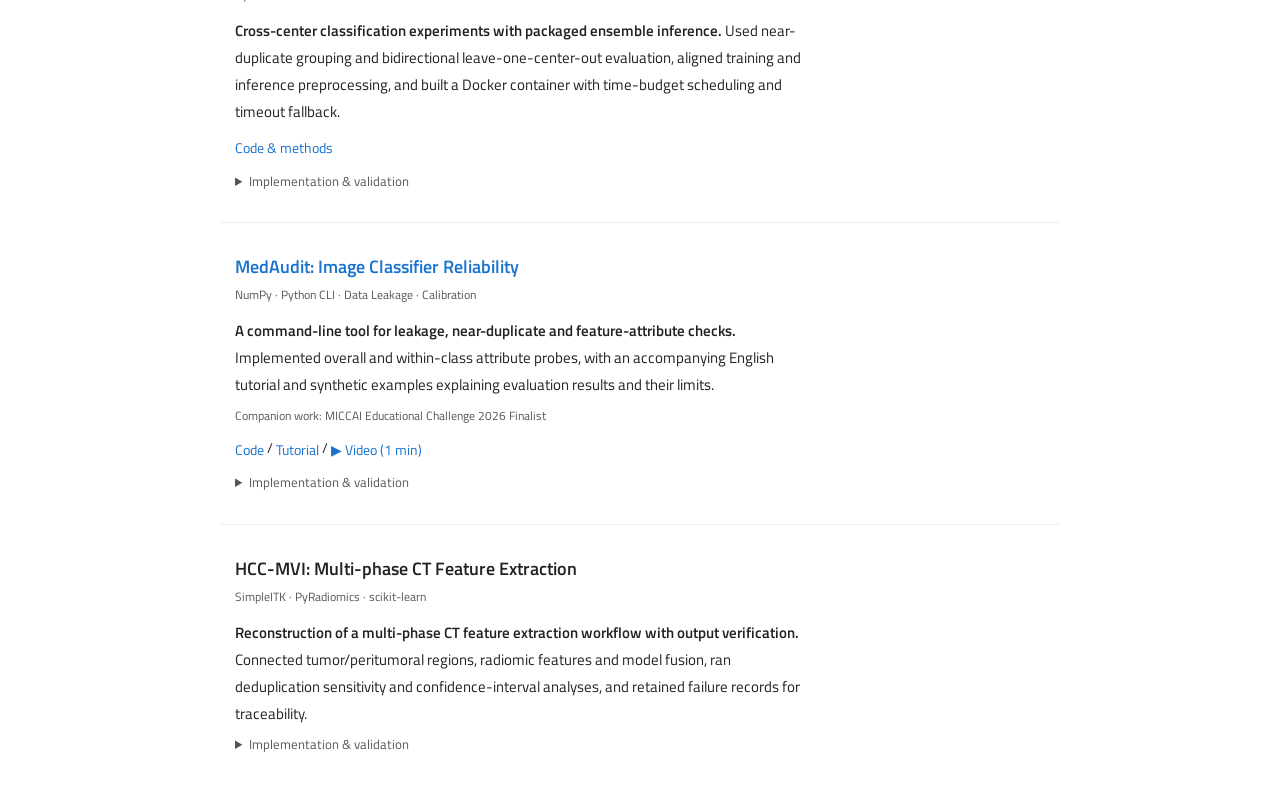
==== commit a9627ddd: "Lead with robot policy training and camera evaluation" ====
--- a/index.html
+++ b/index.html
@@ -26,7 +26,7 @@
         </td>
         <td class="profile-copy" valign="top">
           <p>I am Chao Sheng, a Biomedical Engineering undergraduate at <strong><a href="https://www.gdmu.edu.cn/" target="_blank" rel="noopener noreferrer">Guangdong Medical University</a></strong> (2022–2027). I focus on <strong>embodied AI and robot learning</strong>. I have received an offer for the Master of Data Science at <strong><a href="https://www.uq.edu.au/" target="_blank" rel="noopener noreferrer">The University of Queensland</a></strong> (July 2027 intake).</p>
-          <p>I fine-tuned π0.5 with LoRA on a single GPU and evaluated it in closed-loop simulation. A separate project studies camera inputs in VLA policies. Earlier projects cover 3D image processing, model training and packaged inference.</p>
+          <p>I fine-tuned a robot manipulation policy on dual-camera demonstrations and evaluated pick-and-place success in LIBERO. In a separate study, I tested how policies respond to wrist-camera inputs and traced an image-slot alignment issue in LeRobot.</p>
           <p class="availability">Seeking an embodied-AI internship in Shenzhen · Available to start soon<br>Six months or longer · Five days per week, negotiable</p>
           <p class="contact" id="contact"><strong>Email: </strong><strong><a href="mailto:chaosheng.sci@gmail.com" title="Send email to chaosheng.sci@gmail.com">chaosheng.sci@gmail.com</a></strong></p>
         </td>
@@ -40,11 +40,11 @@
         <div class="project-copy">
           <h3 class="repo-title"><a href="https://github.com/chaoshengsc/pi05-libero-finetuning" target="_blank" rel="noopener noreferrer">LoRA Fine-Tuning of π0.5 on LIBERO</a></h3>
           <p class="repo-tech">OpenPI · JAX · LoRA · LIBERO-Spatial · Nov 2026</p>
-          <p class="project-abstract"><strong>Completed 2,000 optimizer updates on one RTX A5000.</strong> Under the same evaluation protocol and from the same 400 initial states, the policy succeeded in 0 of 400 episodes before fine-tuning and 382 of 400 (95.50%) after 2,000 updates.</p>
+          <p class="project-abstract"><strong>Fine-tuned π0.5 on dual-camera demonstrations using one RTX A5000 and evaluated it on pick-and-place tasks.</strong> Under the same evaluation protocol and from the same 400 initial states, the policy succeeded in 0 of 400 episodes before fine-tuning and 382 of 400 (95.50%) after 2,000 updates.</p>
           <p class="repo-links"><a href="https://github.com/chaoshengsc/pi05-libero-finetuning/releases/tag/v1.1.0" target="_blank" rel="noopener noreferrer">Release v1.1.0</a> / <a href="https://github.com/chaoshengsc/pi05-libero-finetuning/blob/v1.1.0/docs/results.md" target="_blank" rel="noopener noreferrer">Evaluation results</a> / <a href="https://cdn.jsdelivr.net/gh/chaoshengsc/pi05-libero-finetuning@70cf7dc0754567b5b425e05f74cc18f68f3f52f1/assets/failures/task08-12-comparison.mp4" target="_blank" rel="noopener noreferrer">Matched rollout video</a></p>
-          <details class="project-details"><summary>Implementation &amp; validation</summary><div class="detail-body"><p>Kept the OpenPI <code>pi05_base</code> weights frozen and applied rank-64 LoRA to all linear layers, reaching an effective batch of 256 through gradient accumulation. Split 1,608 training and 85 offline validation demonstrations by full trajectory, fit normalization on training data, and saved optimizer and sampler state for resumption.</p>
-          <p>Across 399 pairs with identical first observations, the task-weighted increase over step zero was 95.50 percentage points (95% paired interval [93.50, 97.25]). Six checkpoints were compared. The interval for the average difference between steps 1,250 and 2,000 across two additional inference seeds includes zero.</p>
-          <p class="repo-meta">Results cover one training run and ten known simulation tasks. The release includes 5,100 scored outcomes, analysis scripts and paired videos for reproducing the published analysis.</p></div></details>
+          <details class="project-details"><summary>Implementation &amp; validation</summary><div class="detail-body"><p>Each training example paired scene and wrist images and an instruction with the next 10 demonstrated actions for flow matching. I split trajectories into 1,608 training and 85 offline validation demonstrations and fit normalization on training data. With OpenPI <code>pi05_base</code> frozen, I configured rank-64 LoRA for 456 linear matrices across the vision tower, language backbone, action expert and related projections. Accumulating 32 microbatches of eight gave an effective batch of 256. I restored the model, optimizer, sampler and random state to continue training to 2,000 updates.</p>
+          <p>The policy predicted 10 actions at a time and executed five before observing again. Across 399 pairs with identical first observations, the task-weighted gain over step zero was 95.50 percentage points (95% paired interval [93.50, 97.25]). Of six checkpoints, step 1,250 scored highest on the original inference seed (389/400). Its mean lead over the endpoint on two additional seeds was 1.25 percentage points (95% interval [−0.50, 2.875]).</p>
+          <p class="repo-meta">Of the 18 initial states on which the endpoint failed, 16 succeeded on at least one additional inference seed. The release includes 5,100 scored outcomes, analysis scripts and matched rollout videos. Results cover one training run and ten known simulation tasks.</p></div></details>
         </div>
       </article>
 
@@ -53,7 +53,7 @@
         <div class="project-copy">
           <h3 class="repo-title"><a href="https://github.com/chaoshengsc/libero-camera-ablation" target="_blank" rel="noopener noreferrer">Camera-input Ablation of Vision-Language-Action (VLA) Policies</a></h3>
           <p class="repo-tech">LeRobot · OpenPI · MuJoCo · LIBERO · VLA</p>
-          <p class="project-abstract"><strong>Testing how camera interventions change robot-policy performance.</strong> Ran a four-model blackout exploration and paired wrist-camera experiments for π0 and π0.5 on LIBERO-Spatial, separating black images, fixed-slot masking and first-frame freezing.</p>
+          <p class="project-abstract"><strong>Masking the wrist camera reduced success from 98.4% to 4.6% for π0.5 v044.</strong> Ran a four-model blackout exploration and paired wrist-camera experiments for π0 and π0.5 on LIBERO-Spatial, separating black images, fixed-slot masking and first-frame freezing.</p>
 
           <p class="repo-links"><a href="https://github.com/chaoshengsc/libero-camera-ablation" target="_blank" rel="noopener noreferrer">Code &amp; results</a> / <a href="https://chaoshengsc.github.io/libero-camera-ablation/dashboard/?lang=en" target="_blank" rel="noopener noreferrer">Dashboard</a></p>
           <details class="project-details"><summary>Implementation &amp; validation</summary><div class="detail-body"><p><strong>Wrist masking for π0.5 v044: 98.4% → 4.6%.</strong> Normal input, wrist masking and wrist first-frame freezing each used 500 episodes (10 tasks × 50 initial states), with 492, 23 and 0 successes. Masking minus normal was −93.8 percentage points, with a paired 95% interval of [−96.0, −91.6]. The corresponding π0 v044 rates were 72.0%, 71.2% and 72.8%. The main view kept updating.</p>
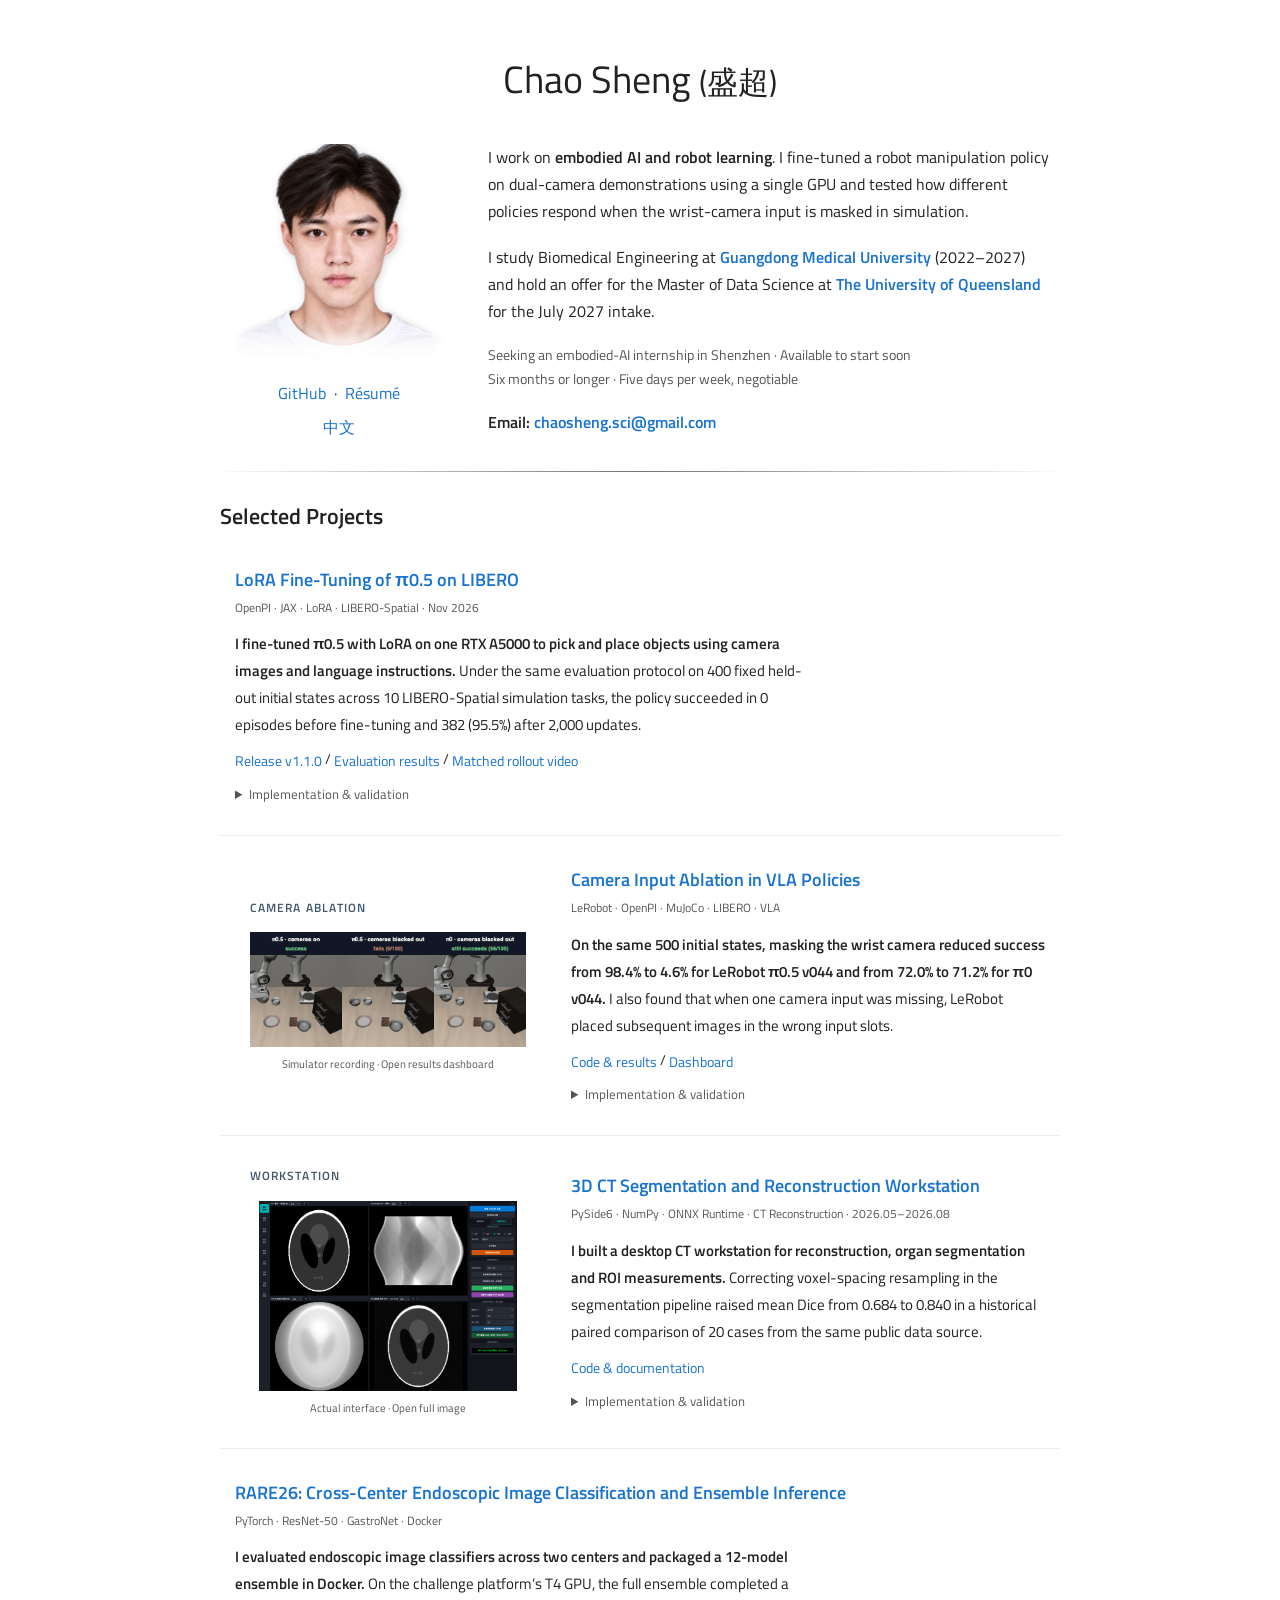
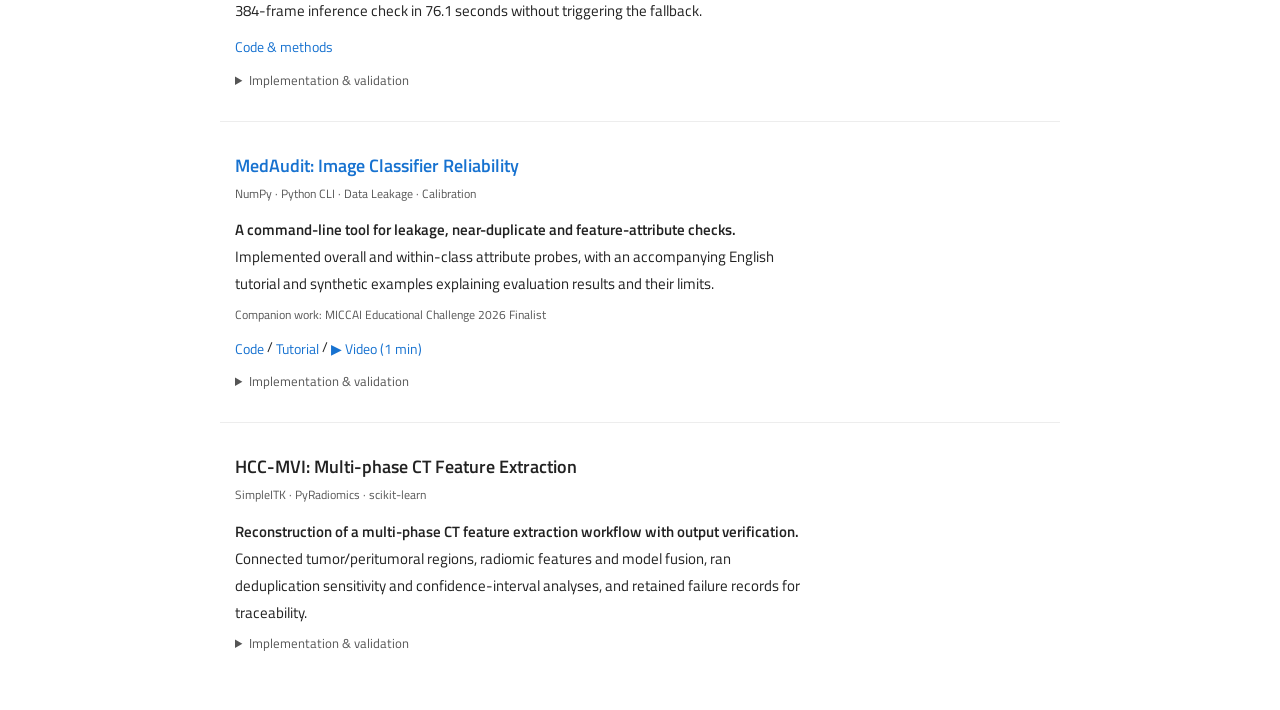
==== commit 57f9f9e4: "Lead project summaries with measured robotics results" ====
--- a/index.html
+++ b/index.html
@@ -25,8 +25,8 @@
           </nav>
         </td>
         <td class="profile-copy" valign="top">
-          <p>I am Chao Sheng, a Biomedical Engineering undergraduate at <strong><a href="https://www.gdmu.edu.cn/" target="_blank" rel="noopener noreferrer">Guangdong Medical University</a></strong> (2022–2027). I focus on <strong>embodied AI and robot learning</strong>. I have received an offer for the Master of Data Science at <strong><a href="https://www.uq.edu.au/" target="_blank" rel="noopener noreferrer">The University of Queensland</a></strong> (July 2027 intake).</p>
-          <p>I fine-tuned a robot manipulation policy on dual-camera demonstrations and evaluated pick-and-place success in LIBERO. In a separate study, I tested how policies respond to wrist-camera inputs and traced an image-slot alignment issue in LeRobot.</p>
+          <p>I work on <strong>embodied AI and robot learning</strong>. I fine-tuned a robot manipulation policy on dual-camera demonstrations using a single GPU and tested how different policies respond when the wrist-camera input is masked in simulation.</p>
+          <p>I study Biomedical Engineering at <strong><a href="https://www.gdmu.edu.cn/" target="_blank" rel="noopener noreferrer">Guangdong Medical University</a></strong> (2022–2027) and hold an offer for the Master of Data Science at <strong><a href="https://www.uq.edu.au/" target="_blank" rel="noopener noreferrer">The University of Queensland</a></strong> for the July 2027 intake.</p>
           <p class="availability">Seeking an embodied-AI internship in Shenzhen · Available to start soon<br>Six months or longer · Five days per week, negotiable</p>
           <p class="contact" id="contact"><strong>Email: </strong><strong><a href="mailto:chaosheng.sci@gmail.com" title="Send email to chaosheng.sci@gmail.com">chaosheng.sci@gmail.com</a></strong></p>
         </td>
@@ -40,7 +40,7 @@
         <div class="project-copy">
           <h3 class="repo-title"><a href="https://github.com/chaoshengsc/pi05-libero-finetuning" target="_blank" rel="noopener noreferrer">LoRA Fine-Tuning of π0.5 on LIBERO</a></h3>
           <p class="repo-tech">OpenPI · JAX · LoRA · LIBERO-Spatial · Nov 2026</p>
-          <p class="project-abstract"><strong>Fine-tuned π0.5 on dual-camera demonstrations using one RTX A5000 and evaluated it on pick-and-place tasks.</strong> Under the same evaluation protocol and from the same 400 initial states, the policy succeeded in 0 of 400 episodes before fine-tuning and 382 of 400 (95.50%) after 2,000 updates.</p>
+          <p class="project-abstract"><strong>I fine-tuned π0.5 with LoRA on one RTX A5000 to pick and place objects using camera images and language instructions.</strong> Under the same evaluation protocol on 400 fixed held-out initial states across 10 LIBERO-Spatial simulation tasks, the policy succeeded in 0 episodes before fine-tuning and 382 (95.5%) after 2,000 updates.</p>
           <p class="repo-links"><a href="https://github.com/chaoshengsc/pi05-libero-finetuning/releases/tag/v1.1.0" target="_blank" rel="noopener noreferrer">Release v1.1.0</a> / <a href="https://github.com/chaoshengsc/pi05-libero-finetuning/blob/v1.1.0/docs/results.md" target="_blank" rel="noopener noreferrer">Evaluation results</a> / <a href="https://cdn.jsdelivr.net/gh/chaoshengsc/pi05-libero-finetuning@70cf7dc0754567b5b425e05f74cc18f68f3f52f1/assets/failures/task08-12-comparison.mp4" target="_blank" rel="noopener noreferrer">Matched rollout video</a></p>
           <details class="project-details"><summary>Implementation &amp; validation</summary><div class="detail-body"><p>Each training example paired scene and wrist images and an instruction with the next 10 demonstrated actions for flow matching. I split trajectories into 1,608 training and 85 offline validation demonstrations and fit normalization on training data. With OpenPI <code>pi05_base</code> frozen, I configured rank-64 LoRA for 456 linear matrices across the vision tower, language backbone, action expert and related projections. Accumulating 32 microbatches of eight gave an effective batch of 256. I restored the model, optimizer, sampler and random state to continue training to 2,000 updates.</p>
           <p>The policy predicted 10 actions at a time and executed five before observing again. Across 399 pairs with identical first observations, the task-weighted gain over step zero was 95.50 percentage points (95% paired interval [93.50, 97.25]). Of six checkpoints, step 1,250 scored highest on the original inference seed (389/400). Its mean lead over the endpoint on two additional seeds was 1.25 percentage points (95% interval [−0.50, 2.875]).</p>
@@ -51,13 +51,13 @@
       <article class="project-entry">
         <div class="project-media"><figure class="project-overview"><figcaption class="overview-label">CAMERA ABLATION</figcaption><a class="overview-screen" href="https://chaoshengsc.github.io/libero-camera-ablation/dashboard/?lang=en" target="_blank" rel="noopener noreferrer"><img src="assets/libero-blackout.gif" alt="Three runs of the same LIBERO task: pi0.5 with normal cameras succeeds, pi0.5 with blacked-out cameras fails, pi0 with blacked-out cameras still succeeds" width="720" height="300" loading="lazy" /></a></figure><p class="media-caption">Simulator recording · Open results dashboard</p></div>
         <div class="project-copy">
-          <h3 class="repo-title"><a href="https://github.com/chaoshengsc/libero-camera-ablation" target="_blank" rel="noopener noreferrer">Camera-input Ablation of Vision-Language-Action (VLA) Policies</a></h3>
+          <h3 class="repo-title"><a href="https://github.com/chaoshengsc/libero-camera-ablation" target="_blank" rel="noopener noreferrer">Camera Input Ablation in VLA Policies</a></h3>
           <p class="repo-tech">LeRobot · OpenPI · MuJoCo · LIBERO · VLA</p>
-          <p class="project-abstract"><strong>Masking the wrist camera reduced success from 98.4% to 4.6% for π0.5 v044.</strong> Ran a four-model blackout exploration and paired wrist-camera experiments for π0 and π0.5 on LIBERO-Spatial, separating black images, fixed-slot masking and first-frame freezing.</p>
+          <p class="project-abstract"><strong>On the same 500 initial states, masking the wrist camera reduced success from 98.4% to 4.6% for LeRobot π0.5 v044 and from 72.0% to 71.2% for π0 v044.</strong> I also found that when one camera input was missing, LeRobot placed subsequent images in the wrong input slots.</p>
 
           <p class="repo-links"><a href="https://github.com/chaoshengsc/libero-camera-ablation" target="_blank" rel="noopener noreferrer">Code &amp; results</a> / <a href="https://chaoshengsc.github.io/libero-camera-ablation/dashboard/?lang=en" target="_blank" rel="noopener noreferrer">Dashboard</a></p>
-          <details class="project-details"><summary>Implementation &amp; validation</summary><div class="detail-body"><p><strong>Wrist masking for π0.5 v044: 98.4% → 4.6%.</strong> Normal input, wrist masking and wrist first-frame freezing each used 500 episodes (10 tasks × 50 initial states), with 492, 23 and 0 successes. Masking minus normal was −93.8 percentage points, with a paired 95% interval of [−96.0, −91.6]. The corresponding π0 v044 rates were 72.0%, 71.2% and 72.8%. The main view kept updating.</p>
-          <p>Found that missing camera keys in LeRobot could shift later images into earlier slots. My work was identifying the issue, defining the fix scope, reviewing changes and submitting a repair PR covering six policies. Pre-submission regression tests changed from 21 failures / 6 passes on the old implementation to 27/27 passes after the fix; <a href="https://github.com/huggingface/lerobot/pull/5129" target="_blank" rel="noopener noreferrer">PR #5129</a> is not yet merged.</p>
+          <details class="project-details"><summary>Implementation &amp; validation</summary><div class="detail-body"><p>Normal input, wrist masking and wrist first-frame freezing each used 500 episodes (10 tasks × 50 initial states), with 492, 23 and 0 successes. Masking minus normal was −93.8 percentage points, with a paired 95% interval of [−96.0, −91.6]. The corresponding π0 v044 rates were 72.0%, 71.2% and 72.8%. The main view kept updating.</p>
+          <p>I scoped the fix, reviewed the changes and submitted a patch covering six LeRobot policies. Of 27 new regression tests, 21 failed on the original implementation and all 27 passed after the fix. <a href="https://github.com/huggingface/lerobot/pull/5129" target="_blank" rel="noopener noreferrer">PR #5129</a> is not yet merged.</p>
           <p>Added an official π0/OpenPI comparison on 100 matched initial-state indices: official π0 scored 93/100 normally and 0/100 under blackout; LeRobot π0 v044 scored 65/100 normally and 53–56/100 in five blackout repeats. State-freezing controls support sensitivity to state updates; selected fixed-action replay succeeded on 262/400 selection-excluded states. Episode records, analysis tables, protocol audits and CI recomputation are archived in the <a href="https://github.com/chaoshengsc/libero-camera-ablation/blob/v1.5.3/docs/FREEZE.md" target="_blank" rel="noopener noreferrer">v1.5.3 evidence freeze</a>.</p>
           <p class="repo-meta">Results are checkpoint- and protocol-specific, not a uniform model ranking. The five π0 blackout repeats reuse the same 100 initial states. Official and LeRobot comparisons change both weights and pipelines, so differences cannot be uniquely attributed to conversion or training. First-frame freezing also disrupts image–state synchronization; replay success does not identify the policy’s internal mechanism. The separate fine-tuning project is outside this freeze.</p></div></details>
         </div>
@@ -66,25 +66,25 @@
       <article class="project-entry">
         <div class="project-media"><figure class="project-overview"><figcaption class="overview-label">WORKSTATION</figcaption><a class="overview-screen" href="assets/reconstruction.png" target="_blank" rel="noopener noreferrer"><img src="assets/reconstruction.png" alt="CT reconstruction interface with a synthetic Shepp–Logan phantom" width="1680" height="1236" loading="lazy" /></a></figure><p class="media-caption">Actual interface · Open full image</p></div>
         <div class="project-copy">
-          <h3 class="repo-title"><a href="https://github.com/chaoshengsc/medical-imaging-workstation" target="_blank" rel="noopener noreferrer">3D Segmentation &amp; Reconstruction Workstation</a></h3>
+          <h3 class="repo-title"><a href="https://github.com/chaoshengsc/medical-imaging-workstation" target="_blank" rel="noopener noreferrer">3D CT Segmentation and Reconstruction Workstation</a></h3>
           <p class="repo-tech">PySide6 · NumPy · ONNX Runtime · CT Reconstruction · 2026.05–2026.08</p>
-          <p class="project-abstract"><strong>A desktop workbench integrating 3D image processing and reconstruction.</strong> Implemented DICOM loading, MPR, segmentation and ROI measurements, added spatial-geometry checks and project save/restore, and corrected missing spacing resampling in segmentation preprocessing.</p>
+          <p class="project-abstract"><strong>I built a desktop CT workstation for reconstruction, organ segmentation and ROI measurements.</strong> Correcting voxel-spacing resampling in the segmentation pipeline raised mean Dice from 0.684 to 0.840 in a historical paired comparison of 20 cases from the same public data source.</p>
 
           <p class="repo-links"><a href="https://github.com/chaoshengsc/medical-imaging-workstation" target="_blank" rel="noopener noreferrer">Code &amp; documentation</a></p>
-          <details class="project-details"><summary>Implementation &amp; validation</summary><div class="detail-body"><p><strong>An interactive workbench for 3D processing and reconstruction experiments.</strong> Supports DICOM loading, three-plane MPR, multi-organ segmentation, ROI measurements and project save/restore. Checks series identity and spatial geometry to prevent misplaced masks and stale cache reuse.</p>
-          <p>Implemented direct Fourier and several iterative CT reconstruction methods, with residual U-Net experiments for sparse-view reconstruction. Correcting missing spacing resampling improved mean Dice from 0.684 to 0.840 in a historical paired comparison of 20 cases from the same public data source.</p>
+          <details class="project-details"><summary>Implementation &amp; validation</summary><div class="detail-body"><p>The workstation supports DICOM loading, three-plane MPR, multi-organ segmentation, ROI measurements and project save/restore. Checks series identity and spatial geometry to prevent misplaced masks and stale cache reuse.</p>
+          <p>Implemented direct Fourier and several iterative CT reconstruction methods, with residual U-Net experiments for sparse-view reconstruction. Segmentation Dice improved in all 20 paired cases.</p>
           <p class="repo-meta">The Dice comparison and the reconstruction screenshot are separate experiments. These results are not independent clinical validation. The software is for education and research.</p></div></details>
         </div>
       </article>
 
       <article class="project-entry project-entry-text">
         <div class="project-copy">
-          <h3 class="repo-title"><a href="https://github.com/chaoshengsc/rare26-barrett-detection" target="_blank" rel="noopener noreferrer">RARE26: Cross-domain Classification &amp; Ensemble Inference</a></h3>
+          <h3 class="repo-title"><a href="https://github.com/chaoshengsc/rare26-barrett-detection" target="_blank" rel="noopener noreferrer">RARE26: Cross-Center Endoscopic Image Classification and Ensemble Inference</a></h3>
           <p class="repo-tech">PyTorch · ResNet-50 · GastroNet · Docker</p>
-          <p class="project-abstract"><strong>Cross-center classification experiments with packaged ensemble inference.</strong> Used near-duplicate grouping and bidirectional leave-one-center-out evaluation, aligned training and inference preprocessing, and built a Docker container with time-budget scheduling and timeout fallback.</p>
+          <p class="project-abstract"><strong>I evaluated endoscopic image classifiers across two centers and packaged a 12-model ensemble in Docker.</strong> On the challenge platform’s T4 GPU, the full ensemble completed a 384-frame inference check in 76.1 seconds without triggering the fallback.</p>
 
           <p class="repo-links"><a href="https://github.com/chaoshengsc/rare26-barrett-detection" target="_blank" rel="noopener noreferrer">Code &amp; methods</a></p>
-          <details class="project-details"><summary>Implementation &amp; validation</summary><div class="detail-body"><p><strong>A competition project for endoscopic classification with few positive samples.</strong> The task objective is precision at 90% recall. Uses GastroNet-pretrained ResNet-50, class sampling, EMA, near-duplicate grouping and bidirectional leave-one-center-out evaluation.</p>
+          <details class="project-details"><summary>Implementation &amp; validation</summary><div class="detail-body"><p>Positive cases were rare. The target metric was precision at 90% recall. Uses GastroNet-pretrained ResNet-50, class sampling, EMA, near-duplicate grouping and bidirectional leave-one-center-out evaluation.</p>
           <p>Aligned training and inference preprocessing, averaged probabilities from 12 random-seed models and applied horizontal-flip augmentation. Packaged inference in Docker with time-budget scheduling, timeout fallback and input/output checks.</p>
           <p class="repo-meta">Internal LOCO evaluation supported method selection; it is not an independent test result for the final submitted weights. No competition ranking is claimed.</p></div></details>
         </div>
@@ -99,7 +99,7 @@
           <p class="project-abstract"><strong>A command-line tool for leakage, near-duplicate and feature-attribute checks.</strong> Implemented overall and within-class attribute probes, with an accompanying English tutorial and synthetic examples explaining evaluation results and their limits.</p>
           <p class="recognition">Companion work: MICCAI Educational Challenge 2026 Finalist</p>
           <p class="repo-links"><a href="https://github.com/chaoshengsc/medaudit" target="_blank" rel="noopener noreferrer">Code</a> / <a href="https://github.com/chaoshengsc/medaudit/blob/main/tutorial/from-pixels-to-patients.md" target="_blank" rel="noopener noreferrer">Tutorial</a> / <a href="assets/mec2026.mp4" target="_blank" rel="noopener noreferrer">▶ Video (1 min)</a></p>
-          <details class="project-details"><summary>Implementation &amp; validation</summary><div class="detail-body"><p><strong>A runnable audit workflow for leakage, near-duplicates and feature attributes.</strong> The configuration-driven CLI supports cross-split near-duplicate checks, patient-group leakage checks and overall/within-class attribute probes. Metric functions include AUROC, Brier score, ECE and patient-cluster bootstrap.</p>
+          <details class="project-details"><summary>Implementation &amp; validation</summary><div class="detail-body"><p>The configuration-driven CLI supports cross-split near-duplicate checks, patient-group leakage checks and overall/within-class attribute probes. Metric functions include AUROC, Brier score, ECE and patient-cluster bootstrap.</p>
           <p>Includes an English tutorial, running guide and runnable synthetic examples. The companion work <em>From Pixels to Patients</em> was a finalist in the MICCAI Educational Challenge 2026.</p>
           <p class="repo-meta">Predictable attributes do not establish that the classifier relies on them. Synthetic examples are not clinical performance evidence. The full calibration audit is not yet integrated into the CLI.</p><figure class="audit-detail-figure"><a href="assets/medaudit-probe.png" target="_blank" rel="noopener noreferrer"><img src="assets/medaudit-probe.png" alt="Synthetic experiment comparing overall and within-class attribute probes" width="1926" height="874" loading="lazy" /></a><figcaption>Synthetic comparison; open full image. Not clinical performance evidence.</figcaption></figure></div></details>
         </div>
@@ -112,7 +112,7 @@
           <p class="project-abstract"><strong>Reconstruction of a multi-phase CT feature extraction workflow with output verification.</strong> Connected tumor/peritumoral regions, radiomic features and model fusion, ran deduplication sensitivity and confidence-interval analyses, and retained failure records for traceability.</p>
 
 
-          <details class="project-details"><summary>Implementation &amp; validation</summary><div class="detail-body"><p><strong>Reconstructing the data-processing chain for multi-phase images, features and model fusion.</strong> Used 111 historical cohort records to reconstruct workflows for four-phase CT, 3D tumor/peritumoral volumes of interest and 94 original radiomic features, with deduplication sensitivity and confidence-interval analyses.</p>
+          <details class="project-details"><summary>Implementation &amp; validation</summary><div class="detail-body"><p>Used 111 historical cohort records to reconstruct workflows for four-phase CT, 3D tumor/peritumoral volumes of interest and 94 original radiomic features, with deduplication sensitivity and confidence-interval analyses.</p>
           <p>Completed recomputation checks for 6,660 volumes of interest, covering valid-feature consistency and reproduction of failure records in a traceable workflow.</p>
           <p class="repo-meta">The count includes failure records and does not mean every volume yielded valid features. Current evidence does not establish model validity. Patient data and internal materials are not public.</p></div></details>
         </div>
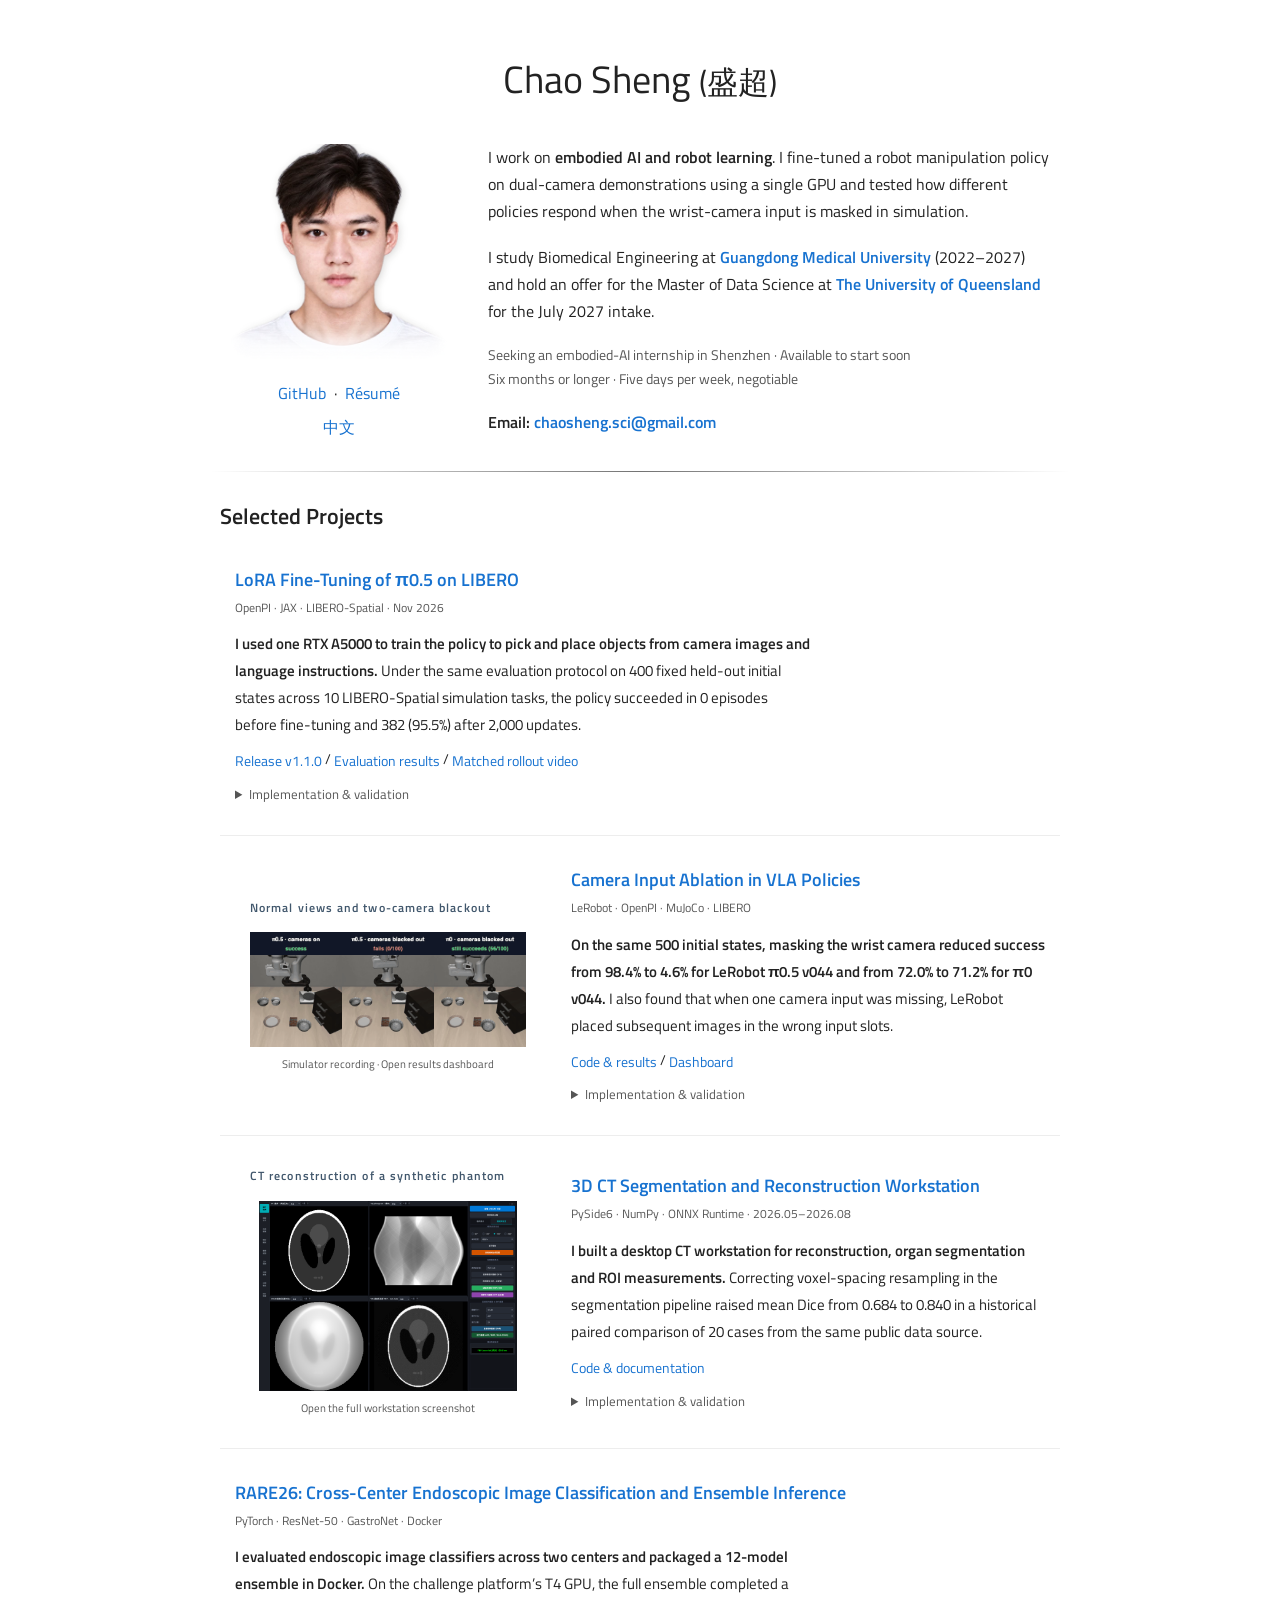
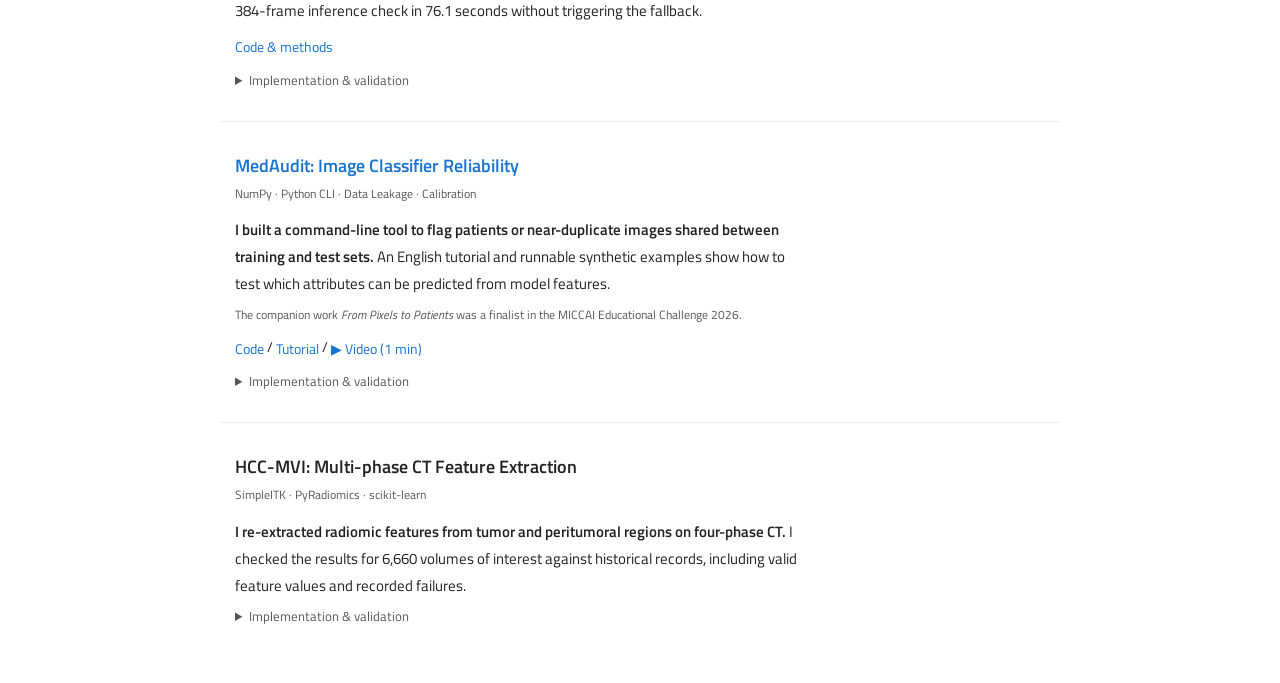
==== commit e469033f: "Trim repeated project descriptions in the portfolio and public resume" ====
--- a/index.html
+++ b/index.html
@@ -39,8 +39,8 @@
       <article class="project-entry project-entry-text">
         <div class="project-copy">
           <h3 class="repo-title"><a href="https://github.com/chaoshengsc/pi05-libero-finetuning" target="_blank" rel="noopener noreferrer">LoRA Fine-Tuning of π0.5 on LIBERO</a></h3>
-          <p class="repo-tech">OpenPI · JAX · LoRA · LIBERO-Spatial · Nov 2026</p>
-          <p class="project-abstract"><strong>I fine-tuned π0.5 with LoRA on one RTX A5000 to pick and place objects using camera images and language instructions.</strong> Under the same evaluation protocol on 400 fixed held-out initial states across 10 LIBERO-Spatial simulation tasks, the policy succeeded in 0 episodes before fine-tuning and 382 (95.5%) after 2,000 updates.</p>
+          <p class="repo-tech">OpenPI · JAX · LIBERO-Spatial · Nov 2026</p>
+          <p class="project-abstract"><strong>I used one RTX A5000 to train the policy to pick and place objects from camera images and language instructions.</strong> Under the same evaluation protocol on 400 fixed held-out initial states across 10 LIBERO-Spatial simulation tasks, the policy succeeded in 0 episodes before fine-tuning and 382 (95.5%) after 2,000 updates.</p>
           <p class="repo-links"><a href="https://github.com/chaoshengsc/pi05-libero-finetuning/releases/tag/v1.1.0" target="_blank" rel="noopener noreferrer">Release v1.1.0</a> / <a href="https://github.com/chaoshengsc/pi05-libero-finetuning/blob/v1.1.0/docs/results.md" target="_blank" rel="noopener noreferrer">Evaluation results</a> / <a href="https://cdn.jsdelivr.net/gh/chaoshengsc/pi05-libero-finetuning@70cf7dc0754567b5b425e05f74cc18f68f3f52f1/assets/failures/task08-12-comparison.mp4" target="_blank" rel="noopener noreferrer">Matched rollout video</a></p>
           <details class="project-details"><summary>Implementation &amp; validation</summary><div class="detail-body"><p>Each training example paired scene and wrist images and an instruction with the next 10 demonstrated actions for flow matching. I split trajectories into 1,608 training and 85 offline validation demonstrations and fit normalization on training data. With OpenPI <code>pi05_base</code> frozen, I configured rank-64 LoRA for 456 linear matrices across the vision tower, language backbone, action expert and related projections. Accumulating 32 microbatches of eight gave an effective batch of 256. I restored the model, optimizer, sampler and random state to continue training to 2,000 updates.</p>
           <p>The policy predicted 10 actions at a time and executed five before observing again. Across 399 pairs with identical first observations, the task-weighted gain over step zero was 95.50 percentage points (95% paired interval [93.50, 97.25]). Of six checkpoints, step 1,250 scored highest on the original inference seed (389/400). Its mean lead over the endpoint on two additional seeds was 1.25 percentage points (95% interval [−0.50, 2.875]).</p>
@@ -49,14 +49,14 @@
       </article>
 
       <article class="project-entry">
-        <div class="project-media"><figure class="project-overview"><figcaption class="overview-label">CAMERA ABLATION</figcaption><a class="overview-screen" href="https://chaoshengsc.github.io/libero-camera-ablation/dashboard/?lang=en" target="_blank" rel="noopener noreferrer"><img src="assets/libero-blackout.gif" alt="Three runs of the same LIBERO task: pi0.5 with normal cameras succeeds, pi0.5 with blacked-out cameras fails, pi0 with blacked-out cameras still succeeds" width="720" height="300" loading="lazy" /></a></figure><p class="media-caption">Simulator recording · Open results dashboard</p></div>
+        <div class="project-media"><figure class="project-overview"><figcaption class="overview-label">Normal views and two-camera blackout</figcaption><a class="overview-screen" href="https://chaoshengsc.github.io/libero-camera-ablation/dashboard/?lang=en" target="_blank" rel="noopener noreferrer"><img src="assets/libero-blackout.gif" alt="Three runs of the same LIBERO task: pi0.5 with normal cameras succeeds, pi0.5 with blacked-out cameras fails, pi0 with blacked-out cameras still succeeds" width="720" height="300" loading="lazy" /></a></figure><p class="media-caption">Simulator recording · Open results dashboard</p></div>
         <div class="project-copy">
           <h3 class="repo-title"><a href="https://github.com/chaoshengsc/libero-camera-ablation" target="_blank" rel="noopener noreferrer">Camera Input Ablation in VLA Policies</a></h3>
-          <p class="repo-tech">LeRobot · OpenPI · MuJoCo · LIBERO · VLA</p>
+          <p class="repo-tech">LeRobot · OpenPI · MuJoCo · LIBERO</p>
           <p class="project-abstract"><strong>On the same 500 initial states, masking the wrist camera reduced success from 98.4% to 4.6% for LeRobot π0.5 v044 and from 72.0% to 71.2% for π0 v044.</strong> I also found that when one camera input was missing, LeRobot placed subsequent images in the wrong input slots.</p>
 
           <p class="repo-links"><a href="https://github.com/chaoshengsc/libero-camera-ablation" target="_blank" rel="noopener noreferrer">Code &amp; results</a> / <a href="https://chaoshengsc.github.io/libero-camera-ablation/dashboard/?lang=en" target="_blank" rel="noopener noreferrer">Dashboard</a></p>
-          <details class="project-details"><summary>Implementation &amp; validation</summary><div class="detail-body"><p>Normal input, wrist masking and wrist first-frame freezing each used 500 episodes (10 tasks × 50 initial states), with 492, 23 and 0 successes. Masking minus normal was −93.8 percentage points, with a paired 95% interval of [−96.0, −91.6]. The corresponding π0 v044 rates were 72.0%, 71.2% and 72.8%. The main view kept updating.</p>
+          <details class="project-details"><summary>Implementation &amp; validation</summary><div class="detail-body"><p>The main view and robot state kept updating. Each condition used the same 50 initial states per task across 10 tasks. LeRobot π0.5 v044 succeeded in 492 episodes with normal input, 23 with wrist masking and 0 with the wrist view held at its first frame. The masking effect was −93.8 percentage points (paired 95% interval [−96.0, −91.6]). With the wrist view frozen, π0 v044 succeeded in 72.8% of episodes.</p>
           <p>I scoped the fix, reviewed the changes and submitted a patch covering six LeRobot policies. Of 27 new regression tests, 21 failed on the original implementation and all 27 passed after the fix. <a href="https://github.com/huggingface/lerobot/pull/5129" target="_blank" rel="noopener noreferrer">PR #5129</a> is not yet merged.</p>
           <p>Added an official π0/OpenPI comparison on 100 matched initial-state indices: official π0 scored 93/100 normally and 0/100 under blackout; LeRobot π0 v044 scored 65/100 normally and 53–56/100 in five blackout repeats. State-freezing controls support sensitivity to state updates; selected fixed-action replay succeeded on 262/400 selection-excluded states. Episode records, analysis tables, protocol audits and CI recomputation are archived in the <a href="https://github.com/chaoshengsc/libero-camera-ablation/blob/v1.5.3/docs/FREEZE.md" target="_blank" rel="noopener noreferrer">v1.5.3 evidence freeze</a>.</p>
           <p class="repo-meta">Results are checkpoint- and protocol-specific, not a uniform model ranking. The five π0 blackout repeats reuse the same 100 initial states. Official and LeRobot comparisons change both weights and pipelines, so differences cannot be uniquely attributed to conversion or training. First-frame freezing also disrupts image–state synchronization; replay success does not identify the policy’s internal mechanism. The separate fine-tuning project is outside this freeze.</p></div></details>
@@ -64,10 +64,10 @@
       </article>
 
       <article class="project-entry">
-        <div class="project-media"><figure class="project-overview"><figcaption class="overview-label">WORKSTATION</figcaption><a class="overview-screen" href="assets/reconstruction.png" target="_blank" rel="noopener noreferrer"><img src="assets/reconstruction.png" alt="CT reconstruction interface with a synthetic Shepp–Logan phantom" width="1680" height="1236" loading="lazy" /></a></figure><p class="media-caption">Actual interface · Open full image</p></div>
+        <div class="project-media"><figure class="project-overview"><figcaption class="overview-label">CT reconstruction of a synthetic phantom</figcaption><a class="overview-screen" href="assets/reconstruction.png" target="_blank" rel="noopener noreferrer"><img src="assets/reconstruction.png" alt="CT reconstruction interface with a synthetic Shepp–Logan phantom" width="1680" height="1236" loading="lazy" /></a></figure><p class="media-caption">Open the full workstation screenshot</p></div>
         <div class="project-copy">
           <h3 class="repo-title"><a href="https://github.com/chaoshengsc/medical-imaging-workstation" target="_blank" rel="noopener noreferrer">3D CT Segmentation and Reconstruction Workstation</a></h3>
-          <p class="repo-tech">PySide6 · NumPy · ONNX Runtime · CT Reconstruction · 2026.05–2026.08</p>
+          <p class="repo-tech">PySide6 · NumPy · ONNX Runtime · 2026.05–2026.08</p>
           <p class="project-abstract"><strong>I built a desktop CT workstation for reconstruction, organ segmentation and ROI measurements.</strong> Correcting voxel-spacing resampling in the segmentation pipeline raised mean Dice from 0.684 to 0.840 in a historical paired comparison of 20 cases from the same public data source.</p>
 
           <p class="repo-links"><a href="https://github.com/chaoshengsc/medical-imaging-workstation" target="_blank" rel="noopener noreferrer">Code &amp; documentation</a></p>
@@ -84,8 +84,8 @@
           <p class="project-abstract"><strong>I evaluated endoscopic image classifiers across two centers and packaged a 12-model ensemble in Docker.</strong> On the challenge platform’s T4 GPU, the full ensemble completed a 384-frame inference check in 76.1 seconds without triggering the fallback.</p>
 
           <p class="repo-links"><a href="https://github.com/chaoshengsc/rare26-barrett-detection" target="_blank" rel="noopener noreferrer">Code &amp; methods</a></p>
-          <details class="project-details"><summary>Implementation &amp; validation</summary><div class="detail-body"><p>Positive cases were rare. The target metric was precision at 90% recall. Uses GastroNet-pretrained ResNet-50, class sampling, EMA, near-duplicate grouping and bidirectional leave-one-center-out evaluation.</p>
-          <p>Aligned training and inference preprocessing, averaged probabilities from 12 random-seed models and applied horizontal-flip augmentation. Packaged inference in Docker with time-budget scheduling, timeout fallback and input/output checks.</p>
+          <details class="project-details"><summary>Implementation &amp; validation</summary><div class="detail-body"><p>Positive cases were rare. The target metric was precision at 90% recall. I fine-tuned a GastroNet-pretrained ResNet-50 with class sampling and EMA, grouped near-duplicate images and evaluated each center in turn using models trained on the other.</p>
+          <p>Training and inference use the same preprocessing. The container averages predictions across model seeds and horizontal flips, adjusts the ensemble size to fit the remaining time and checks its inputs and outputs.</p>
           <p class="repo-meta">Internal LOCO evaluation supported method selection; it is not an independent test result for the final submitted weights. No competition ranking is claimed.</p></div></details>
         </div>
       </article>
@@ -96,12 +96,11 @@
         <div class="project-copy">
           <h3 class="repo-title"><a href="https://github.com/chaoshengsc/medaudit" target="_blank" rel="noopener noreferrer">MedAudit: Image Classifier Reliability</a></h3>
           <p class="repo-tech">NumPy · Python CLI · Data Leakage · Calibration</p>
-          <p class="project-abstract"><strong>A command-line tool for leakage, near-duplicate and feature-attribute checks.</strong> Implemented overall and within-class attribute probes, with an accompanying English tutorial and synthetic examples explaining evaluation results and their limits.</p>
-          <p class="recognition">Companion work: MICCAI Educational Challenge 2026 Finalist</p>
+          <p class="project-abstract"><strong>I built a command-line tool to flag patients or near-duplicate images shared between training and test sets.</strong> An English tutorial and runnable synthetic examples show how to test which attributes can be predicted from model features.</p>
+          <p class="recognition">The companion work <em>From Pixels to Patients</em> was a finalist in the MICCAI Educational Challenge 2026.</p>
           <p class="repo-links"><a href="https://github.com/chaoshengsc/medaudit" target="_blank" rel="noopener noreferrer">Code</a> / <a href="https://github.com/chaoshengsc/medaudit/blob/main/tutorial/from-pixels-to-patients.md" target="_blank" rel="noopener noreferrer">Tutorial</a> / <a href="assets/mec2026.mp4" target="_blank" rel="noopener noreferrer">▶ Video (1 min)</a></p>
-          <details class="project-details"><summary>Implementation &amp; validation</summary><div class="detail-body"><p>The configuration-driven CLI supports cross-split near-duplicate checks, patient-group leakage checks and overall/within-class attribute probes. Metric functions include AUROC, Brier score, ECE and patient-cluster bootstrap.</p>
-          <p>Includes an English tutorial, running guide and runnable synthetic examples. The companion work <em>From Pixels to Patients</em> was a finalist in the MICCAI Educational Challenge 2026.</p>
-          <p class="repo-meta">Predictable attributes do not establish that the classifier relies on them. Synthetic examples are not clinical performance evidence. The full calibration audit is not yet integrated into the CLI.</p><figure class="audit-detail-figure"><a href="assets/medaudit-probe.png" target="_blank" rel="noopener noreferrer"><img src="assets/medaudit-probe.png" alt="Synthetic experiment comparing overall and within-class attribute probes" width="1926" height="874" loading="lazy" /></a><figcaption>Synthetic comparison; open full image. Not clinical performance evidence.</figcaption></figure></div></details>
+          <details class="project-details"><summary>Implementation &amp; validation</summary><div class="detail-body"><p>Attribute probes measure predictability across the full sample and within each class. The toolkit also provides functions for AUROC, Brier score, ECE and patient-cluster bootstrap.</p>
+          <p class="repo-meta">Predictable attributes do not establish that the classifier relies on them. Synthetic examples are not clinical performance evidence. The full calibration audit is not yet integrated into the CLI.</p><figure class="audit-detail-figure"><a href="assets/medaudit-probe.png" target="_blank" rel="noopener noreferrer"><img src="assets/medaudit-probe.png" alt="Synthetic experiment comparing overall and within-class attribute probes" width="1926" height="874" loading="lazy" /></a><figcaption>Overall and within-class attribute probes on synthetic data.</figcaption></figure></div></details>
         </div>
       </article>
 
@@ -109,12 +108,11 @@
         <div class="project-copy">
           <h3 class="repo-title">HCC-MVI: Multi-phase CT Feature Extraction</h3>
           <p class="repo-tech">SimpleITK · PyRadiomics · scikit-learn</p>
-          <p class="project-abstract"><strong>Reconstruction of a multi-phase CT feature extraction workflow with output verification.</strong> Connected tumor/peritumoral regions, radiomic features and model fusion, ran deduplication sensitivity and confidence-interval analyses, and retained failure records for traceability.</p>
+          <p class="project-abstract"><strong>I re-extracted radiomic features from tumor and peritumoral regions on four-phase CT.</strong> I checked the results for 6,660 volumes of interest against historical records, including valid feature values and recorded failures.</p>
 
 
-          <details class="project-details"><summary>Implementation &amp; validation</summary><div class="detail-body"><p>Used 111 historical cohort records to reconstruct workflows for four-phase CT, 3D tumor/peritumoral volumes of interest and 94 original radiomic features, with deduplication sensitivity and confidence-interval analyses.</p>
-          <p>Completed recomputation checks for 6,660 volumes of interest, covering valid-feature consistency and reproduction of failure records in a traceable workflow.</p>
-          <p class="repo-meta">The count includes failure records and does not mean every volume yielded valid features. Current evidence does not establish model validity. Patient data and internal materials are not public.</p></div></details>
+          <details class="project-details"><summary>Implementation &amp; validation</summary><div class="detail-body"><p>Using 111 historical cohort records, I reproduced the extraction of 94 original features and the model fusion workflow, evaluated sensitivity to duplicate removal and estimated confidence intervals.</p>
+          <p class="repo-meta">Model validity remains unconfirmed. Patient data and internal materials are not public.</p></div></details>
         </div>
       </article>
     </section>
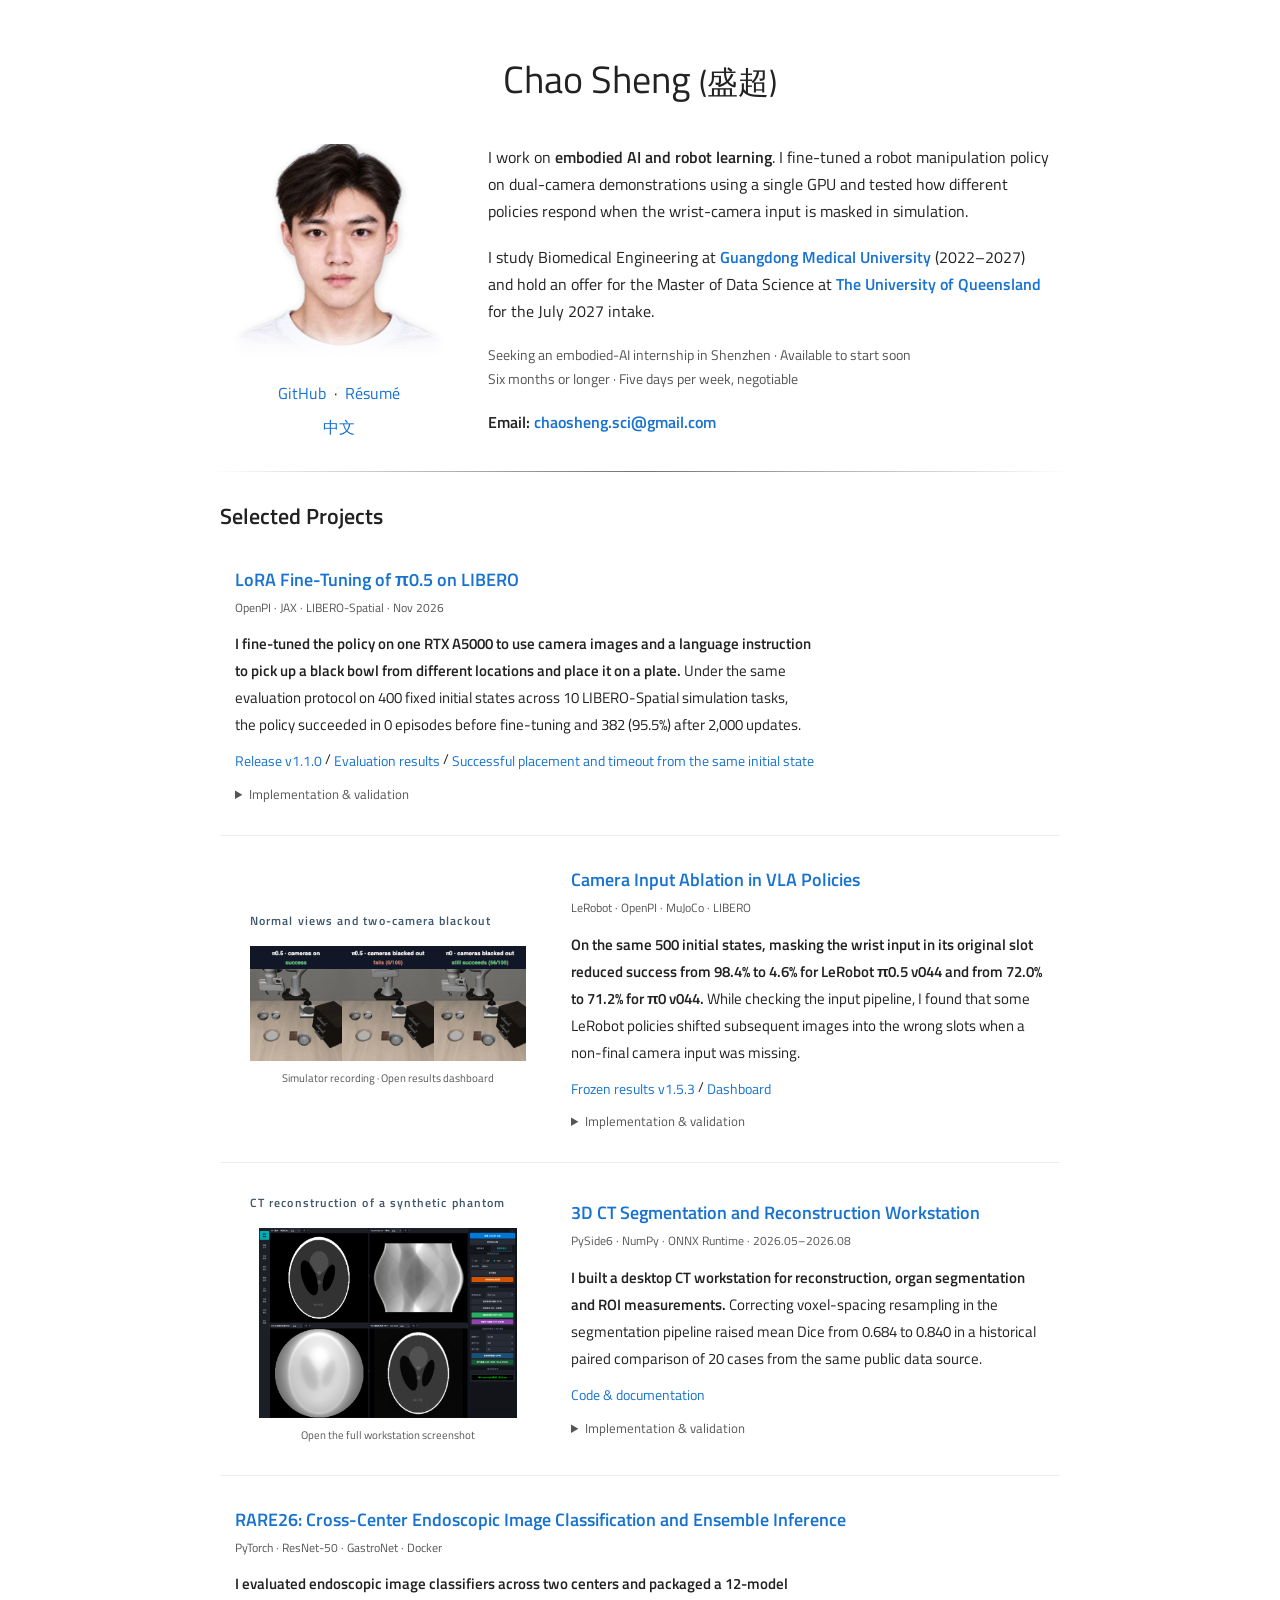
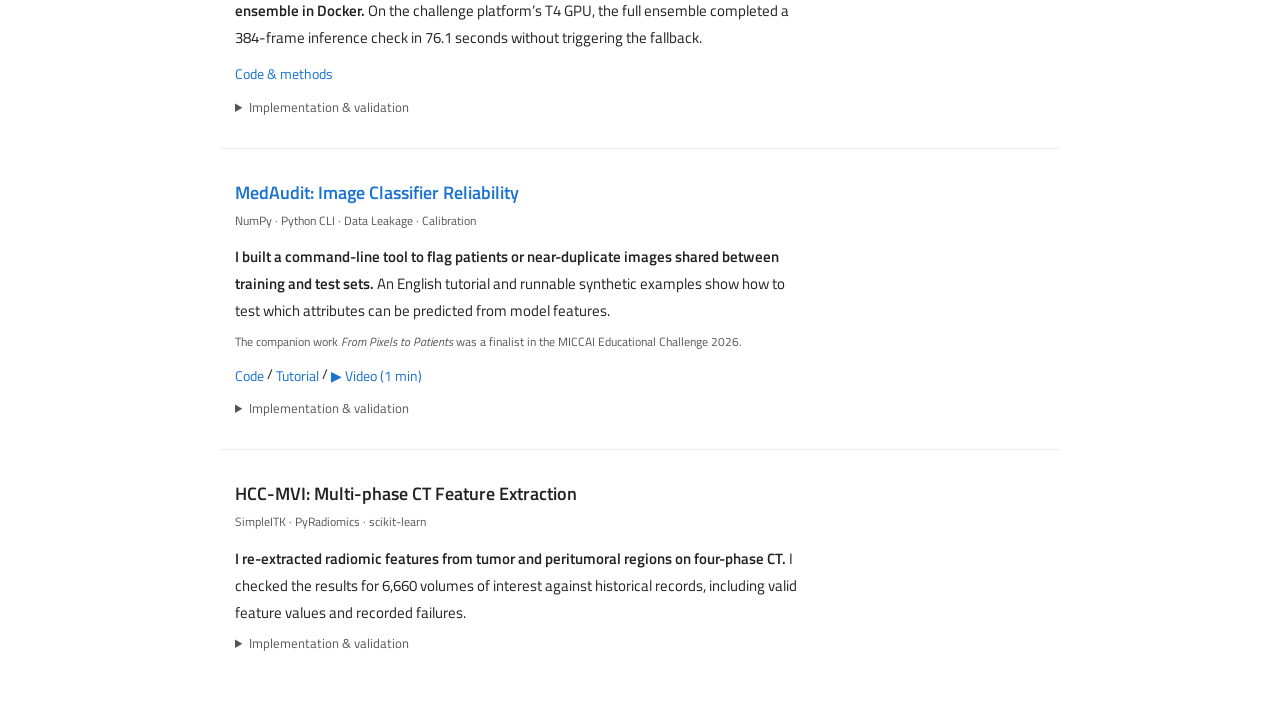
==== commit e3f17e23: "Clarify paired VLA evaluations and link the frozen evidence" ====
--- a/index.html
+++ b/index.html
@@ -40,11 +40,11 @@
         <div class="project-copy">
           <h3 class="repo-title"><a href="https://github.com/chaoshengsc/pi05-libero-finetuning" target="_blank" rel="noopener noreferrer">LoRA Fine-Tuning of π0.5 on LIBERO</a></h3>
           <p class="repo-tech">OpenPI · JAX · LIBERO-Spatial · Nov 2026</p>
-          <p class="project-abstract"><strong>I used one RTX A5000 to train the policy to pick and place objects from camera images and language instructions.</strong> Under the same evaluation protocol on 400 fixed held-out initial states across 10 LIBERO-Spatial simulation tasks, the policy succeeded in 0 episodes before fine-tuning and 382 (95.5%) after 2,000 updates.</p>
-          <p class="repo-links"><a href="https://github.com/chaoshengsc/pi05-libero-finetuning/releases/tag/v1.1.0" target="_blank" rel="noopener noreferrer">Release v1.1.0</a> / <a href="https://github.com/chaoshengsc/pi05-libero-finetuning/blob/v1.1.0/docs/results.md" target="_blank" rel="noopener noreferrer">Evaluation results</a> / <a href="https://cdn.jsdelivr.net/gh/chaoshengsc/pi05-libero-finetuning@70cf7dc0754567b5b425e05f74cc18f68f3f52f1/assets/failures/task08-12-comparison.mp4" target="_blank" rel="noopener noreferrer">Matched rollout video</a></p>
+          <p class="project-abstract"><strong>I fine-tuned the policy on one RTX A5000 to use camera images and a language instruction to pick up a black bowl from different locations and place it on a plate.</strong> Under the same evaluation protocol on 400 fixed initial states across 10 LIBERO-Spatial simulation tasks, the policy succeeded in 0 episodes before fine-tuning and 382 (95.5%) after 2,000 updates.</p>
+          <p class="repo-links"><a href="https://github.com/chaoshengsc/pi05-libero-finetuning/releases/tag/v1.1.0" target="_blank" rel="noopener noreferrer">Release v1.1.0</a> / <a href="https://github.com/chaoshengsc/pi05-libero-finetuning/blob/v1.1.0/docs/results.md" target="_blank" rel="noopener noreferrer">Evaluation results</a> / <a href="https://cdn.jsdelivr.net/gh/chaoshengsc/pi05-libero-finetuning@70cf7dc0754567b5b425e05f74cc18f68f3f52f1/assets/failures/task08-12-comparison.mp4" target="_blank" rel="noopener noreferrer">Successful placement and timeout from the same initial state</a></p>
           <details class="project-details"><summary>Implementation &amp; validation</summary><div class="detail-body"><p>Each training example paired scene and wrist images and an instruction with the next 10 demonstrated actions for flow matching. I split trajectories into 1,608 training and 85 offline validation demonstrations and fit normalization on training data. With OpenPI <code>pi05_base</code> frozen, I configured rank-64 LoRA for 456 linear matrices across the vision tower, language backbone, action expert and related projections. Accumulating 32 microbatches of eight gave an effective batch of 256. I restored the model, optimizer, sampler and random state to continue training to 2,000 updates.</p>
-          <p>The policy predicted 10 actions at a time and executed five before observing again. Across 399 pairs with identical first observations, the task-weighted gain over step zero was 95.50 percentage points (95% paired interval [93.50, 97.25]). Of six checkpoints, step 1,250 scored highest on the original inference seed (389/400). Its mean lead over the endpoint on two additional seeds was 1.25 percentage points (95% interval [−0.50, 2.875]).</p>
-          <p class="repo-meta">Of the 18 initial states on which the endpoint failed, 16 succeeded on at least one additional inference seed. The release includes 5,100 scored outcomes, analysis scripts and matched rollout videos. Results cover one training run and ten known simulation tasks.</p></div></details>
+          <p>The policy predicted 10 actions at a time and executed five before observing again. The 100 development states and 400 evaluation states were disjoint. Across 399 pairs with identical first observations, the task-weighted gain over step zero was 95.50 percentage points (95% paired interval [93.50, 97.25]). Of six checkpoints from the same training run, step 1,250 scored highest on the original inference seed (389/400). Its mean lead over the endpoint on two additional seeds was 1.25 percentage points (95% interval [−0.50, 2.875]).</p>
+          <p class="repo-meta">At 2,000 updates, the policy succeeded on 385/400 and 379/400 states under the two additional inference seeds. Relative to the original seed, 14 and 13 failures became successes, while 11 and 16 successes became failures, respectively. The release includes 5,100 scored outcomes, analysis scripts and matched rollout videos. Results cover one training run and ten known simulation tasks.</p></div></details>
         </div>
       </article>
 
@@ -53,12 +53,12 @@
         <div class="project-copy">
           <h3 class="repo-title"><a href="https://github.com/chaoshengsc/libero-camera-ablation" target="_blank" rel="noopener noreferrer">Camera Input Ablation in VLA Policies</a></h3>
           <p class="repo-tech">LeRobot · OpenPI · MuJoCo · LIBERO</p>
-          <p class="project-abstract"><strong>On the same 500 initial states, masking the wrist camera reduced success from 98.4% to 4.6% for LeRobot π0.5 v044 and from 72.0% to 71.2% for π0 v044.</strong> I also found that when one camera input was missing, LeRobot placed subsequent images in the wrong input slots.</p>
+          <p class="project-abstract"><strong>On the same 500 initial states, masking the wrist input in its original slot reduced success from 98.4% to 4.6% for LeRobot π0.5 v044 and from 72.0% to 71.2% for π0 v044.</strong> While checking the input pipeline, I found that some LeRobot policies shifted subsequent images into the wrong slots when a non-final camera input was missing.</p>
 
-          <p class="repo-links"><a href="https://github.com/chaoshengsc/libero-camera-ablation" target="_blank" rel="noopener noreferrer">Code &amp; results</a> / <a href="https://chaoshengsc.github.io/libero-camera-ablation/dashboard/?lang=en" target="_blank" rel="noopener noreferrer">Dashboard</a></p>
-          <details class="project-details"><summary>Implementation &amp; validation</summary><div class="detail-body"><p>The main view and robot state kept updating. Each condition used the same 50 initial states per task across 10 tasks. LeRobot π0.5 v044 succeeded in 492 episodes with normal input, 23 with wrist masking and 0 with the wrist view held at its first frame. The masking effect was −93.8 percentage points (paired 95% interval [−96.0, −91.6]). With the wrist view frozen, π0 v044 succeeded in 72.8% of episodes.</p>
+          <p class="repo-links"><a href="https://github.com/chaoshengsc/libero-camera-ablation/blob/v1.5.3/docs/FREEZE.md" target="_blank" rel="noopener noreferrer">Frozen results v1.5.3</a> / <a href="https://chaoshengsc.github.io/libero-camera-ablation/dashboard/?lang=en" target="_blank" rel="noopener noreferrer">Dashboard</a></p>
+          <details class="project-details"><summary>Implementation &amp; validation</summary><div class="detail-body"><p>The main view and robot state kept updating. Each condition used the same 50 initial states per task across 10 tasks. LeRobot π0.5 v044 succeeded in 492 episodes with normal input, 23 with wrist masking and 0 with the wrist view held at its first frame. The masking effect was −93.8 percentage points (paired 95% interval [−96.0, −91.6]). With the wrist view frozen, π0 v044 succeeded in 72.8% of episodes. Under wrist masking, 92 of its original successes became failures and 88 failures became successes. A repeat with normal input also reversed outcomes in both directions (83 and 79 states, respectively).</p>
           <p>I scoped the fix, reviewed the changes and submitted a patch covering six LeRobot policies. Of 27 new regression tests, 21 failed on the original implementation and all 27 passed after the fix. <a href="https://github.com/huggingface/lerobot/pull/5129" target="_blank" rel="noopener noreferrer">PR #5129</a> is not yet merged.</p>
-          <p>Added an official π0/OpenPI comparison on 100 matched initial-state indices: official π0 scored 93/100 normally and 0/100 under blackout; LeRobot π0 v044 scored 65/100 normally and 53–56/100 in five blackout repeats. State-freezing controls support sensitivity to state updates; selected fixed-action replay succeeded on 262/400 selection-excluded states. Episode records, analysis tables, protocol audits and CI recomputation are archived in the <a href="https://github.com/chaoshengsc/libero-camera-ablation/blob/v1.5.3/docs/FREEZE.md" target="_blank" rel="noopener noreferrer">v1.5.3 evidence freeze</a>.</p>
+          <p>Added an official π0/OpenPI comparison on 100 matched initial-state indices: official π0 scored 93/100 normally and 0/100 under blackout; LeRobot π0 v044 scored 65/100 normally and 53–56/100 in five blackout repeats. State-freezing controls support sensitivity to state updates; selected fixed-action replay succeeded on 262/400 selection-excluded states. The public episode records, analysis tables and protocol checks support independent recomputation.</p>
           <p class="repo-meta">Results are checkpoint- and protocol-specific, not a uniform model ranking. The five π0 blackout repeats reuse the same 100 initial states. Official and LeRobot comparisons change both weights and pipelines, so differences cannot be uniquely attributed to conversion or training. First-frame freezing also disrupts image–state synchronization; replay success does not identify the policy’s internal mechanism. The separate fine-tuning project is outside this freeze.</p></div></details>
         </div>
       </article>
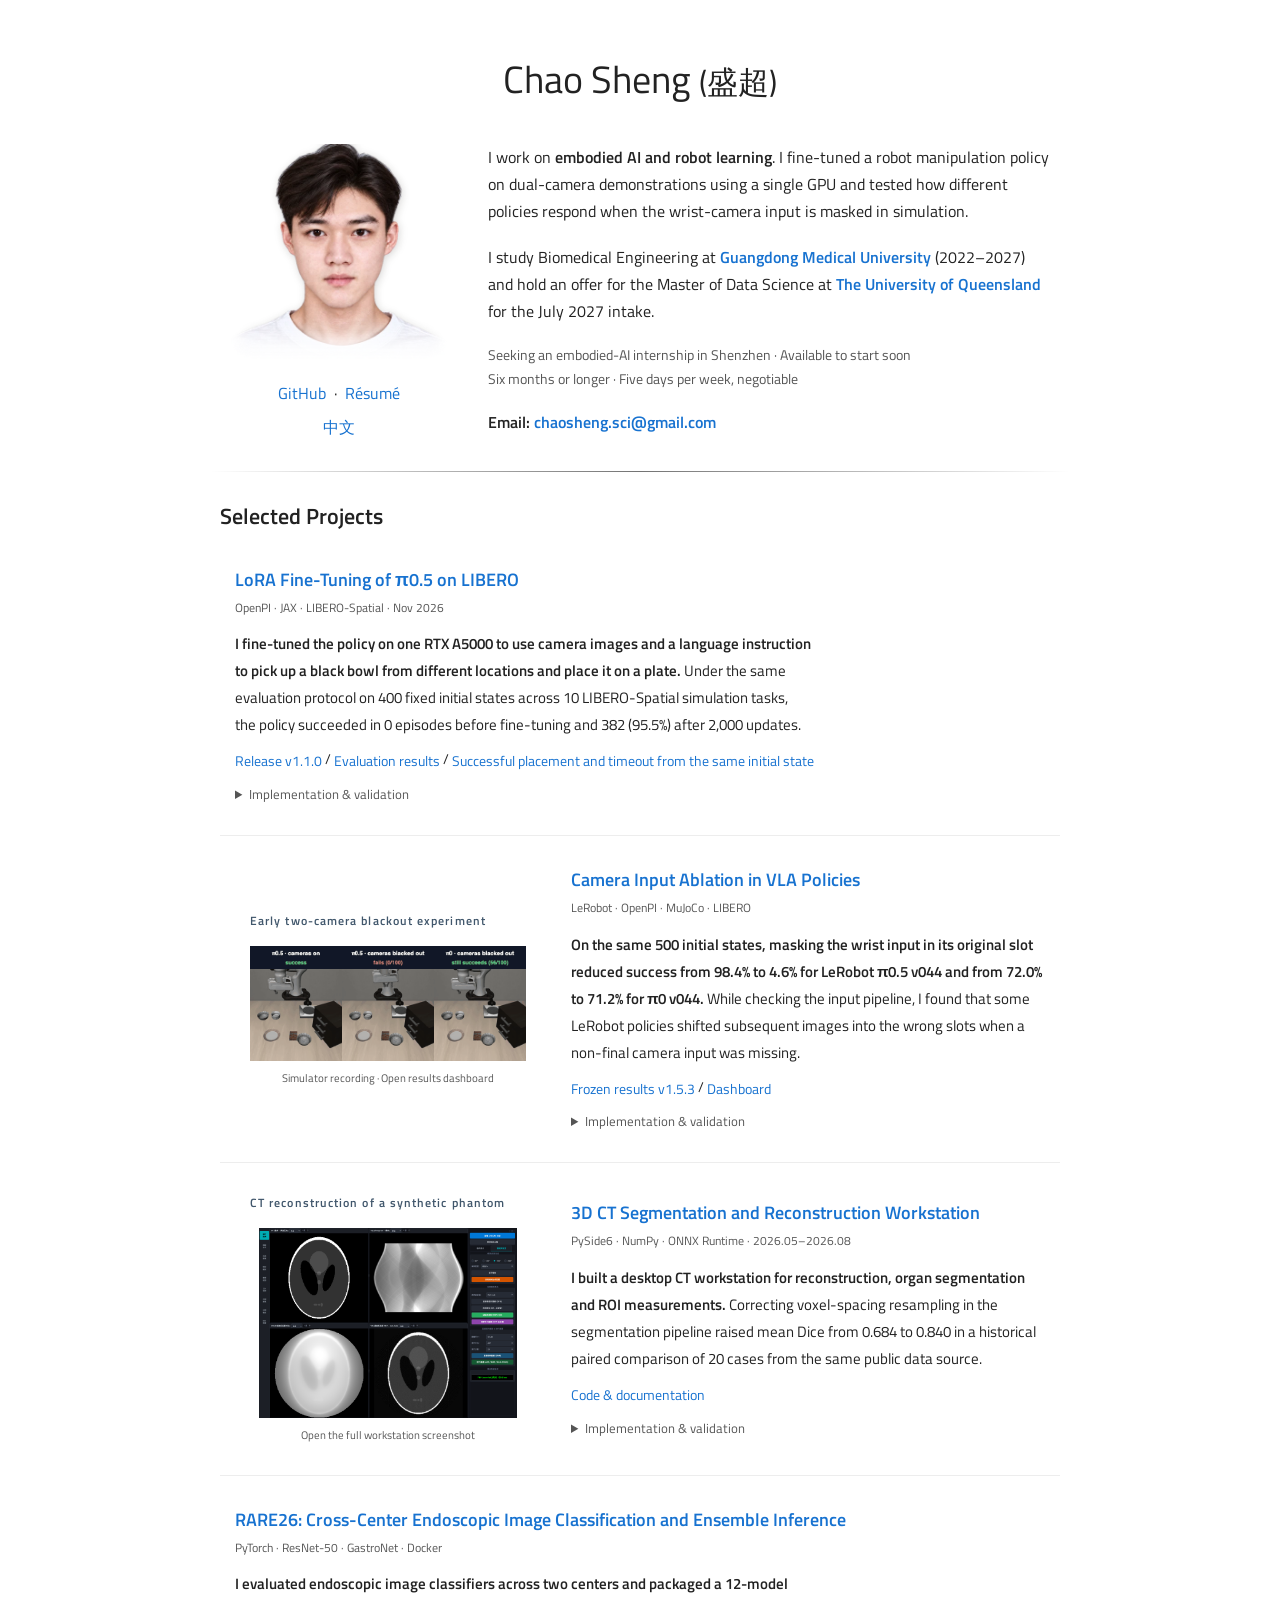
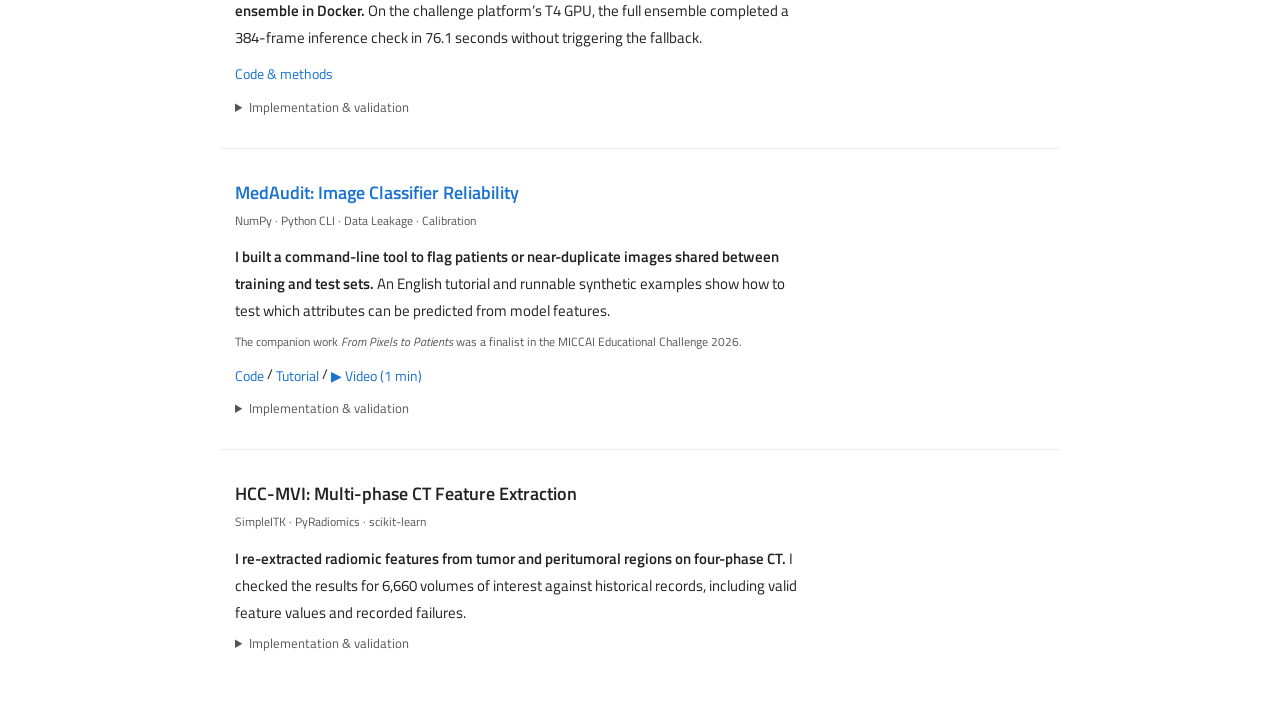
==== commit 9b005d98: "Clarify robot manipulation tasks and camera comparisons" ====
--- a/index.html
+++ b/index.html
@@ -49,7 +49,7 @@
       </article>
 
       <article class="project-entry">
-        <div class="project-media"><figure class="project-overview"><figcaption class="overview-label">Normal views and two-camera blackout</figcaption><a class="overview-screen" href="https://chaoshengsc.github.io/libero-camera-ablation/dashboard/?lang=en" target="_blank" rel="noopener noreferrer"><img src="assets/libero-blackout.gif" alt="Three runs of the same LIBERO task: pi0.5 with normal cameras succeeds, pi0.5 with blacked-out cameras fails, pi0 with blacked-out cameras still succeeds" width="720" height="300" loading="lazy" /></a></figure><p class="media-caption">Simulator recording · Open results dashboard</p></div>
+        <div class="project-media"><figure class="project-overview"><figcaption class="overview-label">Early two-camera blackout experiment</figcaption><a class="overview-screen" href="https://chaoshengsc.github.io/libero-camera-ablation/dashboard/?lang=en" target="_blank" rel="noopener noreferrer"><img src="assets/libero-blackout.gif" alt="Three runs of the same LIBERO task: pi0.5 with normal cameras succeeds, pi0.5 with blacked-out cameras fails, pi0 with blacked-out cameras still succeeds" width="720" height="300" loading="lazy" /></a></figure><p class="media-caption">Simulator recording · Open results dashboard</p></div>
         <div class="project-copy">
           <h3 class="repo-title"><a href="https://github.com/chaoshengsc/libero-camera-ablation" target="_blank" rel="noopener noreferrer">Camera Input Ablation in VLA Policies</a></h3>
           <p class="repo-tech">LeRobot · OpenPI · MuJoCo · LIBERO</p>
